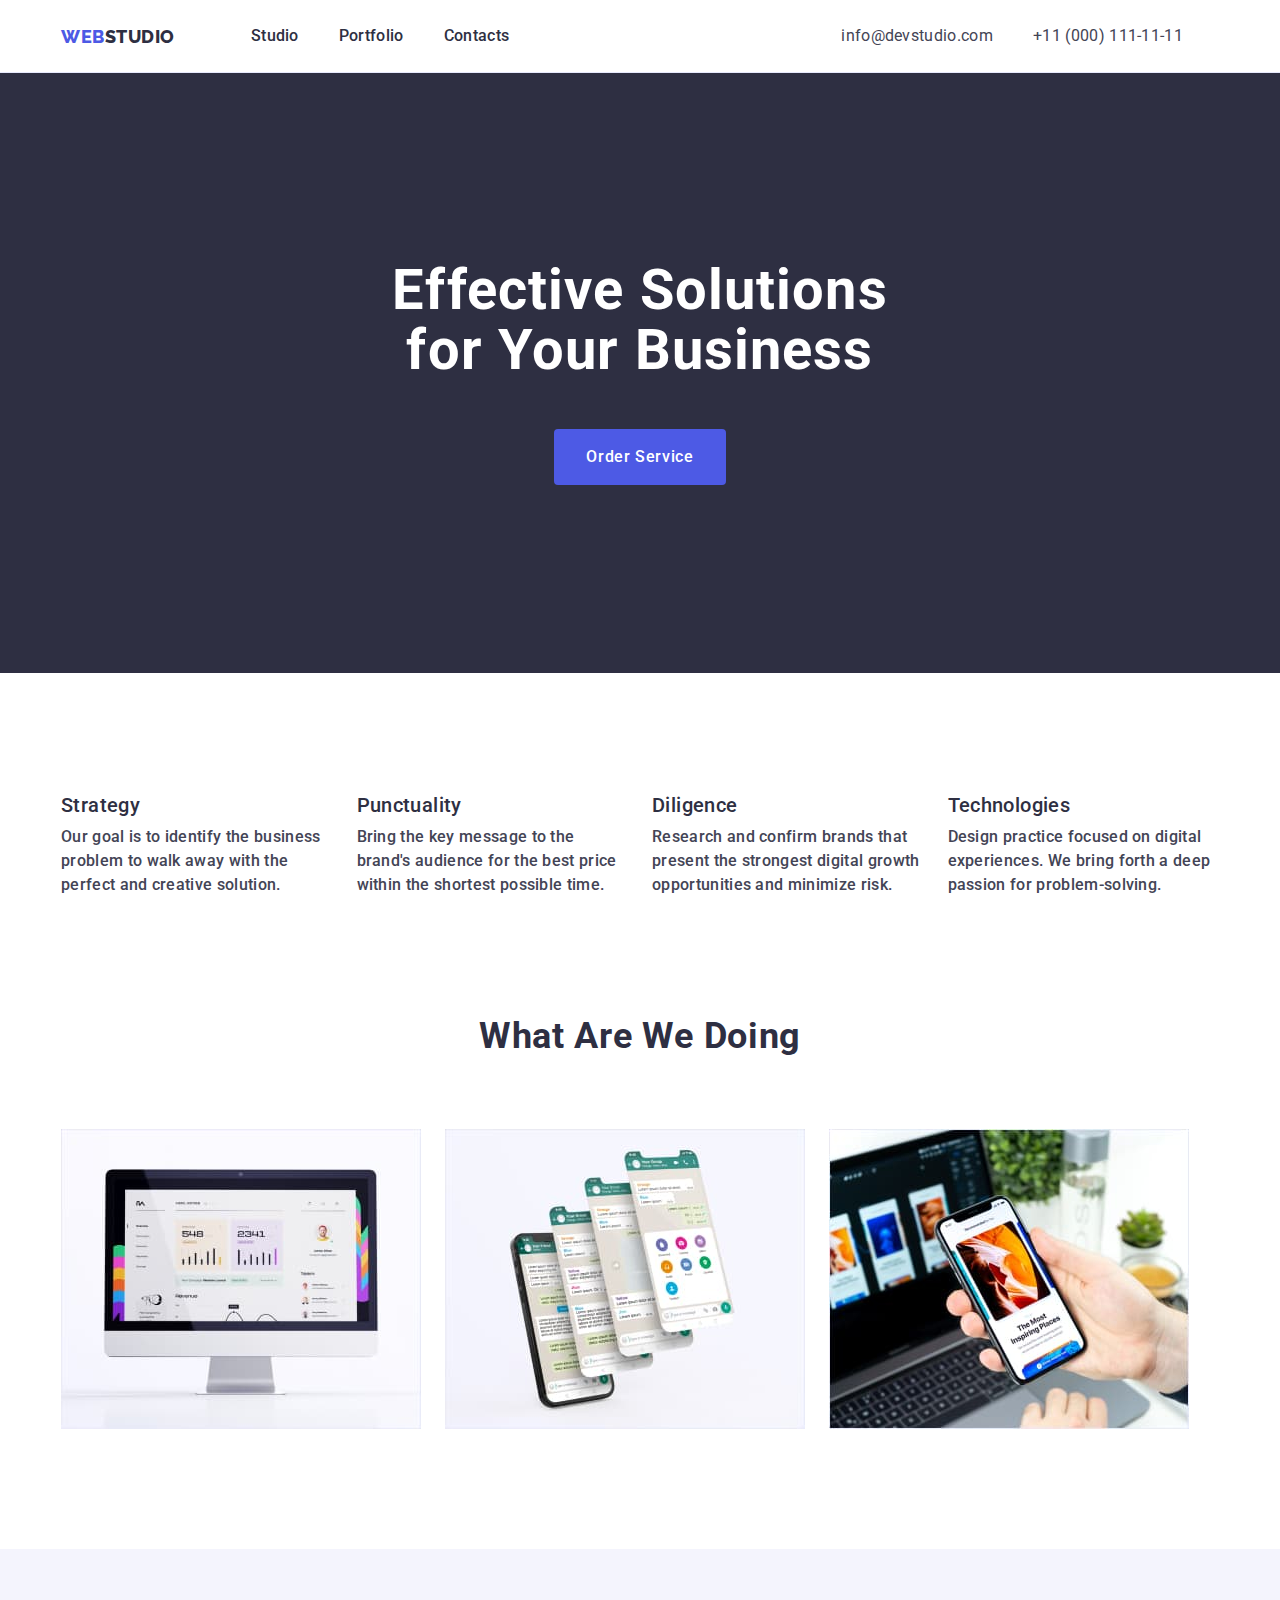
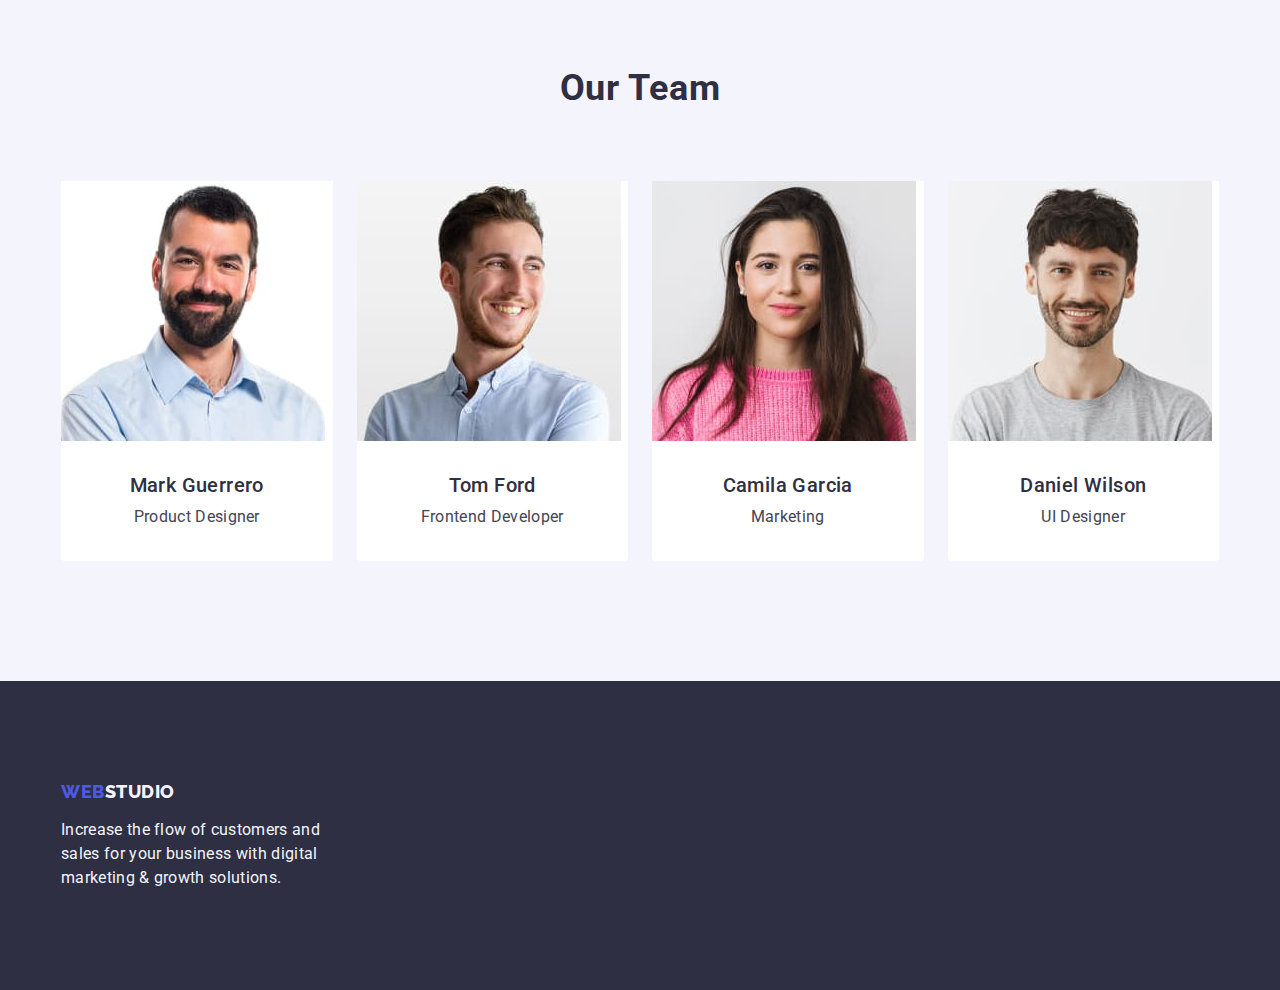
==== index.html @ 7fc9702b "Initial commit" ====
<!DOCTYPE html>
<html lang="en">

<head>
  <meta charset="utf-8">
  <meta http-equiv="X-UA-Compatible" content="IE=edge">
  <meta name="description" content="">
  <meta name="viewport" content="width=device-width, initial-scale=1">
  <title>dz3</title>
  <link rel="preconnect" href="https://fonts.googleapis.com">
  <link rel="preconnect" href="https://fonts.gstatic.com" crossorigin>
  <link href="https://fonts.googleapis.com/css2?family=Raleway:wght@900&family=Roboto:wght@400;500;700;900&display=swap"
    rel="stylesheet">
  <link rel="stylesheet" href="https://cdnjs.cloudflare.com/ajax/libs/modern-normalize/2.0.0/modern-normalize.min.css"
    integrity="sha512-4xo8blKMVCiXpTaLzQSLSw3KFOVPWhm/TRtuPVc4WG6kUgjH6J03IBuG7JZPkcWMxJ5huwaBpOpnwYElP/m6wg=="
    crossorigin="anonymous" referrerpolicy="no-referrer" />
  <link rel="stylesheet" href="./css/styles.css" />
</head>

<body>
  <header class="header">
    <div class="container flexed-list header-container">
      <nav class="flexed-list">
        <a class="logo logo-header link" href="./index.html">Web<span class="logo-text">Studio</span></a>
        <ul class="menu-list list flexed-list">
          <li class="menu-list-item"><a class="menu-list-link link paragraph" href="./index.html">Studio</a></li>
          <li class="menu-list-item"><a class="menu-list-link link paragraph" href="./portfolio.html">Portfolio</a></li>
          <li class="menu-list-item"><a class="menu-list-link link paragraph" href="">Contacts</a></li>
        </ul>
      </nav>
      <address class="contacts">
        <ul class="list flexed-list">
          <li class="contacts-item">
            <a href="mailto:info@devstudio.com" class="contacts-link link">info@devstudio.com</a>
          </li>
          <li class="contacts-item">
            <a href="tel:+110001111111" class="contacts-link link ">+11 (000) 111-11-11</a>
          </li>
        </ul>
      </address>
    </div>
  </header>
  <main>
    <section class="solution">
      <div class="container">
        <h1 class="solution-text">Effective Solutions
          for Your Business</h1>
        <button class="solution-btn" type="button">Order Service</button>
      </div>
    </section>
    <section class="about-us">
      <div class="container">
        <h2 class="visually-hidden">lorem</h2>
        <ul class="list flexed-list">
          <li class="about-us-item">
            <h3 class="about-us-title title-large">Strategy</h3>
            <p class="paragraph">Our goal is to identify the business
              problem to walk away with the perfect and creative solution. </p>
          </li>
          <li class="about-us-item">
            <h3 class="about-us-title title-large">Punctuality</h3>
            <p class="paragraph">Bring the key message to the brand's audience for the best price within the shortest
              possible time.</p>
          </li>
          <li class="about-us-item">
            <h3 class="about-us-title title-large">Diligence</h3>
            <p class="paragraph">Research and confirm brands that present the strongest digital growth opportunities
              and minimize risk.
            </p>
          </li>
          <li class="about-us-item">
            <h3 class="about-us-title title-large">Technologies</h3>
            <p class="paragraph">Design practice focused on digital experiences. We bring forth a deep passion for
              problem-solving.</p>
          </li>
        </ul>
      </div>
    </section>
    <section class="we-doing">
      <div class="container">
        <h2 class="we-doing-title">What are we doing</h2>
        <ul class="flexed-list list">
          <li class="we-doing-item"><img src="./images/img1.jpg" alt="laptop"></li>
          <li class="we-doing-item"><img src="./images/img2.jpg" alt="smartphone"></li>
          <li class="we-doing-item"><img src="./images/img3.jpg" alt="laptop and smartphone"></li>
        </ul>
      </div>
    </section>
    <section class="team">
      <div class="container">
        <h2 class="team-title">Our Team</h2>
        <ul class="flexed-list list">
          <li class="team-item">
            <img src="./images/img4.jpg" alt="men" width="264">
            <div class="team-item-main">
              <h3 class="team-item-main-title title-large">Mark Guerrero</h3>
              <p class="team-item-main-text">Product Designer</p>
            </div>
          </li>
          <li class="team-item">
            <img src="./images/img5.jpg" alt="men" width="264">
            <div class="team-item-main">

              <h3 class="team-item-main-title title-large">Tom Ford</h3>
              <p class="team-item-main-text">Frontend Developer</p>
            </div>
          </li>
          <li class="team-item">
            <img src="./images/img6.jpg" alt="women" width="264">
            <div class="team-item-main">

              <h3 class="team-item-main-title title-large">Camila Garcia</h3>
              <p class="team-item-main-text">Marketing</p>
            </div>
          </li>
          <li class="team-item">
            <img src="./images/img7.jpg" alt="men" width="264">
            <div class="team-item-main">

              <h3 class="team-item-main-title title-large">Daniel Wilson</h3>
              <p class="team-item-main-text">UI Designer</p>
            </div>
          </li>
        </ul>
      </div>


    </section>
  </main>
  <footer class="footer">
    <div class="container">
      <a class="logo footer-logo link" href="./index.html">Web<span class="footer-logo-text">Studio</span></a>
      <p class="footer-text">Increase the flow of customers and sales for your business with digital marketing & growth
        solutions.</p>
    </div>


  </footer>

</body>

</html>
---- css/styles.css ----
body {
  font-family: "Roboto", sans-serif;
  font-size: 16px;
  line-height: 24px;
  letter-spacing: 0.02rem;
  color: var(--slate);
  background-color: var(--white);
}

* {
  margin: 0;
  padding: 0;
}

:root {
  --slate: #434455;
  --cloud: #F4F4FD;
  --navy-blue: #2E2F42;
  --iris: #4D5AE5;
  --white: #fff;
  --cornflower: #E7E9FC;
  --hover-links: #404bbf;
}

.container {
  width: 100%;
  max-width: 1158px;
  margin: 0 auto;
  padding: 0 15px;
}

.link {
  text-decoration: none;
  font-size: 12px;
  line-height: 24px;
  letter-spacing: 0.04rem;
}

.link:hover,
.link:focus {
  color: var(--hover-links);
}

h2 {
  font-weight: bold;
  font-size: 36px;
}

.title-large {
  font-weight: 500;
  font-size: 20px;
  line-height: 1.2;
  letter-spacing: 0.02em;
  color: var(--navy-blue);
}

.paragraph {
  font-weight: 500;
  font-size: 16px;
  line-height: 1.5;
  letter-spacing: 0.02em;
  color: var(--slate);
}

.logo {
  font-family: "Raleway", sans-serif;
  font-size: 18px;
  font-style: normal;
  font-weight: 800;
  line-height: 1.17;
  letter-spacing: 0.03em;
  text-transform: uppercase;
}

.list {
  list-style: none;
}

.flexed-list {
  display: flex;
  align-items: center;
}

.visually-hidden {
  position: absolute;
  width: 1px;
  height: 1px;
  margin: -1px;
  border: 0;
  padding: 0;
  white-space: nowrap;
  clip-path: inset(100%);
  clip: rect(0 0 0 0);
  overflow: hidden;
}

img {
  display: block;
}

/*----------------header---------------------*/
.header {
  border-bottom: 1px solid var(--cornflower);
}

.header-container {
  align-items: center;
}

.logo-header {
  color: var(--iris);
  margin: 25.5px 76px 25.5px 0;
}

.logo-text {
  color: var(--navy-blue);
}

.menu-list {
  align-items: center;
}

.menu-list-link {
  color: var(--navy-blue);
  padding: 24px 0;
}

.menu-list-item:not(:last-child) {
  margin-right: 40px;
}

.menu-list-item:hover,
.menu-list-item:focus {
  color: var(--hover-links);
}

.contacts {
  margin-left: 332px;
  font-style: normal;
  font-weight: 400;
  letter-spacing: 0.32px;
}

.contacts-item:not(:last-child) {
  margin-right: 40px;
}

.contacts-link {
  color: var(--slate);
  font-size: 16px;
  line-height: 1.5;
  letter-spacing: 0.02em;
}

.contacts-link:hover,
.contacts-link:focus {
  color: var(--hover-links);
}


/* ----------section 1----------- */

.solution {
  background-color: var(--navy-blue);
  padding: 188px 0;
}

.solution-text {
  font-weight: bold;
  font-size: 56px;
  line-height: 1.07;
  text-align: center;
  letter-spacing: 0.02em;
  color: var(--white);
  margin: 0 auto;
  max-width: 496px;
}

.solution-btn {
  background: var(--iris);
  color: var(--white);
  margin: 48px auto 0 auto;
  border: none;
  letter-spacing: 0.04rem;
  border-radius: 4px;
  padding: 16px 32px;
  display: block;
  min-width: 169px;

  font-weight: 500;
  font-family: "Roboto", sans-serif;
  font-size: 16px;
  line-height: 1.5;
  cursor: pointer;
}

.solution-btn:hover,
.solution-btn:focus {
  background-color: var(--hover-links);
}

/*-----------------------section 2 ---------------------*/
.about-us {
  padding: 120px 0px;
}

.about-us-item {
  width: calc((100% - 72px)/4);
}

.about-us-item:not(:last-child) {
  margin-right: 24px;
}

.about-us-title {
  margin-bottom: 8px;
}

/*-------------------------- section 3 ----------------------*/

.we-doing {
  text-align: center;
  padding-bottom: 120px;

}

.we-doing-title {
  margin-bottom: 72px;
  font-size: 36px;
  line-height: 1.11;
  text-align: center;
  letter-spacing: 0.02em;
  text-transform: capitalize;
  color: var(--navy-blue)
}

.we-doing-item {
  width: calc((100%-48px)/3);
}

.we-doing-item:not(:last-child) {
  margin-right: 24px;
}

/*----------------------------- section 4 ---------------*/

.team {
  text-align: center;
  background-color: var(--cloud);
  padding: 120px 0;
}

.team-title {
  margin-bottom: 72px;
  font-size: 36px;
  line-height: 1.11;
  text-align: center;
  letter-spacing: 0.02em;
  text-transform: capitalize;
  color: var(--navy-blue);
}

.team-item {
  background-color: var(--white);
  width: calc((100% - 72px) / 4);
  border-radius: 0 0 4px 4px;
}

.team-item:not(:last-child) {
  margin-right: 24px;
}

.team-item-main {
  padding: 32px 0;
}

.team-item-main-title {
  margin-bottom: 8px;
}

.team-item-main-text {
  color: var(--slate);
  font-size: 16px;
  line-height: 1.5;
  letter-spacing: 0.02em;

}

/* -------------------- footer ---------------------------------*/

.footer {
  background: var(--navy-blue);
  padding: 100px 0;
}

.footer-logo {
  color: var(--iris);
  display: inline-block;
  margin-bottom: 16px;
}

.footer-logo-text {
  color: var(--cloud);
}

.footer-text {
  color: var(--cloud);
  line-height: 1.5;
  letter-spacing: 0.02em;
  width: 264px;
}



/*--------------------------------------------------------------------portfolio-------------------------------------------------------*/
.portfolio{
  padding: 96px 0 120px 0;
}

.filters {
margin-bottom: 72px;
}

.filters-list {
  justify-content: center;
  display: flex;
}

.filters-item:not(:last-child) {
  margin-right: 24px;
}

.filters-button {
  color: var(--iris);
  background-color: var(--cloud);
  border: 1px solid var(--cornflower);
  padding: 12px 24px;
  border-radius: 4px;

  font-family: "Roboto", sans-serif;
  letter-spacing: 0.04em;
  cursor: pointer;
}

.filters-button:focus,
.filters-button:hover {
  background-color: var(--hover-links);
  border: 1px solid transparent;
  color: var(--white);
}


/*---------------------------------cards list -----------------------*/

.cards {
  margin-bottom: 72px;
}

.cards-list {
  display: flex;
  flex-wrap: wrap;
}
.cards-item{
  width: calc((100% - 48px) / 3);
}
.cards-item:not(:nth-last-child(-n + 3)) {
margin-bottom: 48px;
}
.cards-item:not(:nth-child(3n)){
margin-right: 24px;
}

.cards-item-content {
  padding: 32px 16px;
  gap: 8px;
  align-self: stretch;
  display: flex;
  flex-direction: column;
  border: 1px solid var(--cornflower);
  border-top: none;
}
.cards-item-title{
  margin-bottom: 8px;
}
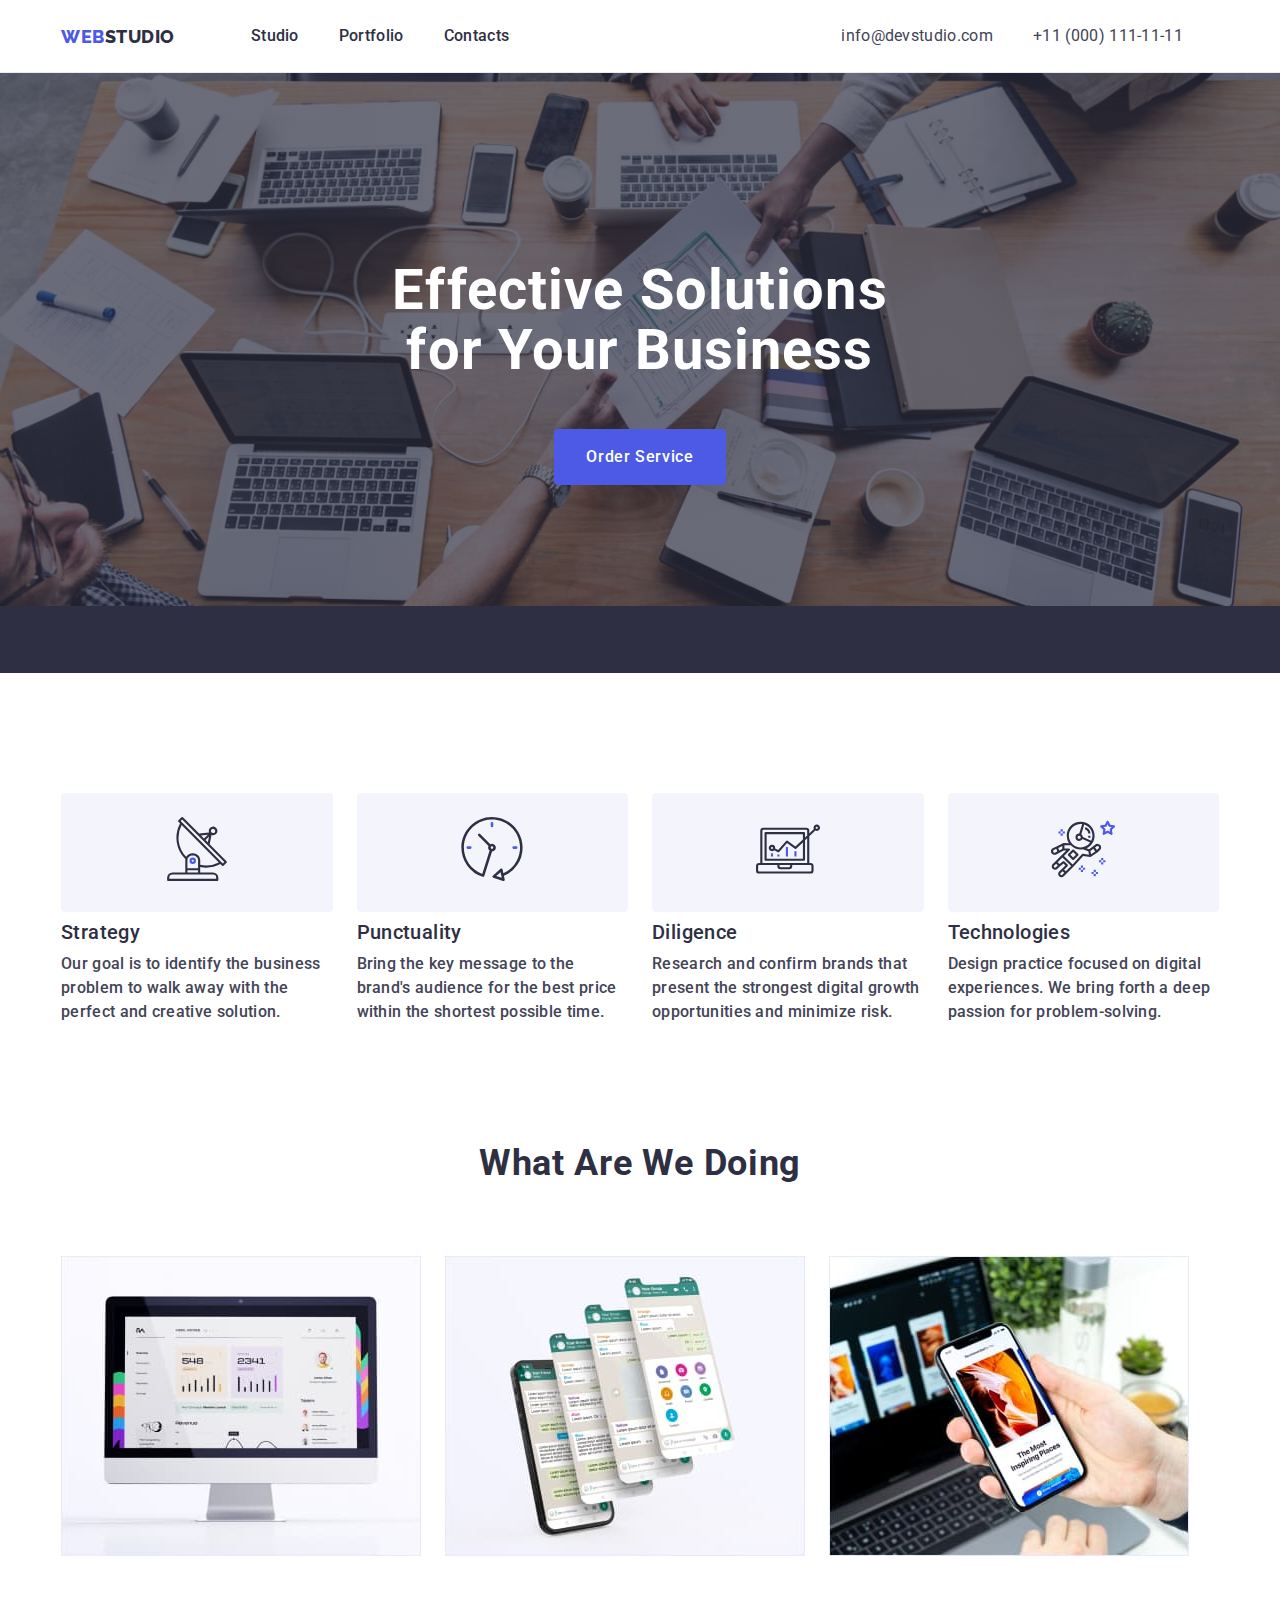
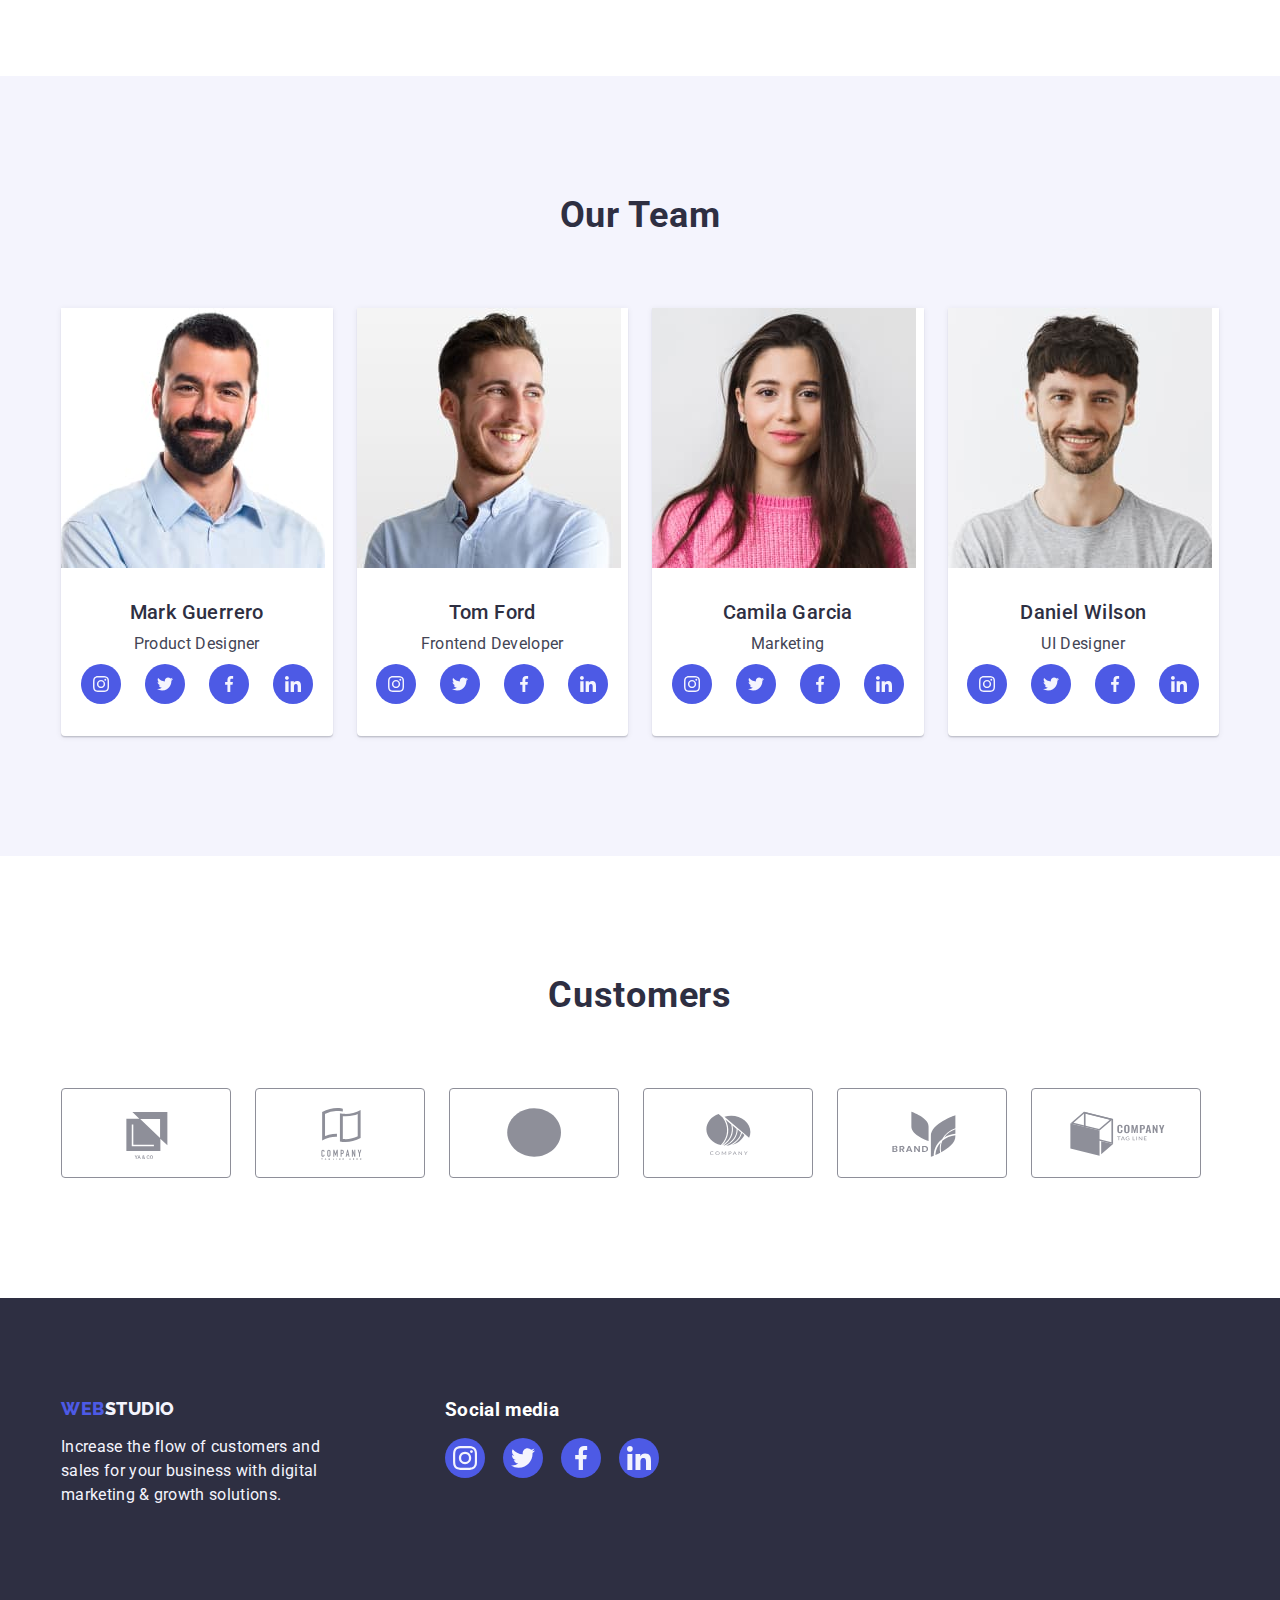
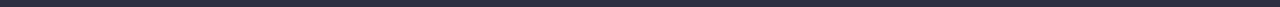
==== commit 2ac62016: "finished" ====
--- a/index.html
+++ b/index.html
@@ -45,7 +45,12 @@
       <div class="container">
         <h1 class="solution-text">Effective Solutions
           for Your Business</h1>
-        <button class="solution-btn" type="button">Order Service</button>
+        <button class="solution-btn" type="button" data-modal-open>Order Service</button>
+           <div class="modal is-hidden" data-modal>
+        <div class="modal-container">
+          <button type="button" class="modal-btn" data-modal-close>close</button>
+        </div>
+      </div>
       </div>
     </section>
     <section class="about-us">
@@ -53,22 +58,50 @@
         <h2 class="visually-hidden">lorem</h2>
         <ul class="list flexed-list">
           <li class="about-us-item">
+            <div class="about-us-item-svg">
+
+              <svg class="about-us-icon">
+                <use href="./images/icons.svg#icon-antenna-1">
+                </use>
+              </svg>
+            </div>
             <h3 class="about-us-title title-large">Strategy</h3>
             <p class="paragraph">Our goal is to identify the business
               problem to walk away with the perfect and creative solution. </p>
           </li>
           <li class="about-us-item">
+            <div class="about-us-item-svg">
+
+              <svg class="about-us-icon">
+                <use href="./images/icons.svg#icon-clock-1">
+                </use>
+              </svg>
+            </div>
             <h3 class="about-us-title title-large">Punctuality</h3>
             <p class="paragraph">Bring the key message to the brand's audience for the best price within the shortest
               possible time.</p>
           </li>
           <li class="about-us-item">
+            <div class="about-us-item-svg">
+
+              <svg class="about-us-icon">
+                <use href="./images/icons.svg#icon-diagram-1">
+                </use>
+              </svg>
+            </div>
             <h3 class="about-us-title title-large">Diligence</h3>
             <p class="paragraph">Research and confirm brands that present the strongest digital growth opportunities
               and minimize risk.
             </p>
           </li>
           <li class="about-us-item">
+            <div class="about-us-item-svg">
+
+              <svg class="about-us-icon">
+                <use href="./images/icons.svg#icon-astronaut-1">
+                </use>
+              </svg>
+            </div>
             <h3 class="about-us-title title-large">Technologies</h3>
             <p class="paragraph">Design practice focused on digital experiences. We bring forth a deep passion for
               problem-solving.</p>
@@ -78,7 +111,7 @@
     </section>
     <section class="we-doing">
       <div class="container">
-        <h2 class="we-doing-title">What are we doing</h2>
+        <h2 class="title-extra-large">What are we doing</h2>
         <ul class="flexed-list list">
           <li class="we-doing-item"><img src="./images/img1.jpg" alt="laptop"></li>
           <li class="we-doing-item"><img src="./images/img2.jpg" alt="smartphone"></li>
@@ -88,29 +121,93 @@
     </section>
     <section class="team">
       <div class="container">
-        <h2 class="team-title">Our Team</h2>
+        <h2 class="title-extra-large">Our Team</h2>
         <ul class="flexed-list list">
           <li class="team-item">
             <img src="./images/img4.jpg" alt="men" width="264">
             <div class="team-item-main">
               <h3 class="team-item-main-title title-large">Mark Guerrero</h3>
               <p class="team-item-main-text">Product Designer</p>
+              <ul class="team-item-list list">
+                <li class="team-icons">
+                  <svg class="team-icon">
+                    <use href="./images/icons.svg#icon-instagram-2"></use>
+                  </svg>
+                </li>
+                <li class="team-icons">
+                  <svg class="team-icon">
+                    <use href="./images/icons.svg#icon-twitter-1"></use>
+                  </svg>
+                </li>
+                <li class="team-icons">
+                  <svg class="team-icon">
+                    <use href="./images/icons.svg#icon-facebook-1"></use>
+                  </svg>
+                </li>
+                <li class="team-icons">
+                  <svg class="team-icon">
+                    <use href="./images/icons.svg#icon-linkedin-1"></use>
+                  </svg>
+                </li>
+              </ul>
             </div>
           </li>
           <li class="team-item">
             <img src="./images/img5.jpg" alt="men" width="264">
             <div class="team-item-main">
-
               <h3 class="team-item-main-title title-large">Tom Ford</h3>
               <p class="team-item-main-text">Frontend Developer</p>
+              <ul class="team-item-list list">
+                <li class="team-icons">
+                  <svg class="team-icon">
+                    <use href="./images/icons.svg#icon-instagram-2"></use>
+                  </svg>
+                </li>
+                <li class="team-icons">
+                  <svg class="team-icon">
+                    <use href="./images/icons.svg#icon-twitter-1"></use>
+                  </svg>
+                </li>
+                <li class="team-icons">
+                  <svg class="team-icon">
+                    <use href="./images/icons.svg#icon-facebook-1"></use>
+                  </svg>
+                </li>
+                <li class="team-icons">
+                  <svg class="team-icon">
+                    <use href="./images/icons.svg#icon-linkedin-1"></use>
+                  </svg>
+                </li>
+              </ul>
             </div>
           </li>
           <li class="team-item">
             <img src="./images/img6.jpg" alt="women" width="264">
             <div class="team-item-main">
-
               <h3 class="team-item-main-title title-large">Camila Garcia</h3>
               <p class="team-item-main-text">Marketing</p>
+              <ul class="team-item-list list">
+                <li class="team-icons">
+                  <svg class="team-icon">
+                    <use href="./images/icons.svg#icon-instagram-2"></use>
+                  </svg>
+                </li>
+                <li class="team-icons">
+                  <svg class="team-icon">
+                    <use href="./images/icons.svg#icon-twitter-1"></use>
+                  </svg>
+                </li>
+                <li class="team-icons">
+                  <svg class="team-icon">
+                    <use href="./images/icons.svg#icon-facebook-1"></use>
+                  </svg>
+                </li>
+                <li class="team-icons">
+                  <svg class="team-icon">
+                    <use href="./images/icons.svg#icon-linkedin-1"></use>
+                  </svg>
+                </li>
+              </ul>
             </div>
           </li>
           <li class="team-item">
@@ -119,24 +216,119 @@
 
               <h3 class="team-item-main-title title-large">Daniel Wilson</h3>
               <p class="team-item-main-text">UI Designer</p>
-            </div>
-          </li>
-        </ul>
-      </div>
-
-
+              <ul class="team-item-list list">
+                <li class="team-icons">
+                  <svg class="team-icon">
+                    <use href="./images/icons.svg#icon-instagram-2"></use>
+                  </svg>
+                </li>
+                <li class="team-icons">
+                  <svg class="team-icon">
+                    <use href="./images/icons.svg#icon-twitter-1"></use>
+                  </svg>
+                </li>
+                <li class="team-icons">
+                  <svg class="team-icon">
+                    <use href="./images/icons.svg#icon-facebook-1"></use>
+                  </svg>
+                </li>
+                <li class="team-icons">
+                  <svg class="team-icon">
+                    <use href="./images/icons.svg#icon-linkedin-1"></use>
+                  </svg>
+                </li>
+              </ul>
+            </div>
+          </li>
+        </ul>
+      </div>
+
+
+    </section>
+
+    <section class="customers">
+      <div class="container">
+        <h2 class="title-extra-large">Customers</h2>
+        <ul class="flexed-list list">
+          <li class="customers-item">
+            <svg class="customers-icon">
+              <use href="./images/icons.svg#icon-Logo"></use>
+            </svg>
+          </li>
+          <li class="customers-item">
+            <svg class="customers-icon">
+              <use href="./images/icons.svg#icon-Logo1"></use>
+            </svg>
+          </li>
+          <li class="customers-item">
+            <svg class="customers-icon">
+              <use href="./images/icons.svg#icon-Vector"></use>
+            </svg>
+          </li>
+          <li class="customers-item">
+            <svg class="customers-icon">
+              <use href="./images/icons.svg#icon-Logo2"></use>
+            </svg>
+          </li>
+          <li class="customers-item">
+            <svg class="customers-icon">
+              <use href="./images/icons.svg#icon-Logo3"></use>
+            </svg>
+          </li>
+          <li class="customers-item">
+            <svg class="customers-icon">
+              <use href="./images/icons.svg#icon-Logo4"></use>
+            </svg>
+          </li>
+        </ul>
+      </div>
     </section>
   </main>
+
   <footer class="footer">
     <div class="container">
-      <a class="logo footer-logo link" href="./index.html">Web<span class="footer-logo-text">Studio</span></a>
-      <p class="footer-text">Increase the flow of customers and sales for your business with digital marketing & growth
-        solutions.</p>
+      <ul class="flexed-list list">
+        <li class="footer-item"> <a class="logo footer-logo link" href="./index.html">Web<span
+              class="footer-logo-text">Studio</span></a>
+          <p class="footer-text">Increase the flow of customers and sales for your business with digital marketing &
+            growth
+            solutions.</p>
+        </li>
+        <li class="footer-item">
+          <h3 class="large-title footer-title">
+            Social media
+          </h3>
+          <ul class="flexed-list list">
+            <li class="footer-icons">
+              <svg class="footer-icon">
+                <use href="./images/icons.svg#icon-instagram-2"></use>
+              </svg>
+            </li>
+            <li class="footer-icons">
+              <svg class="footer-icon">
+                <use href="./images/icons.svg#icon-twitter-1"></use>
+              </svg>
+            </li>
+            <li class="footer-icons">
+              <svg class="footer-icon">
+                <use href="./images/icons.svg#icon-facebook-1"></use>
+              </svg>
+            </li>
+            <li class="footer-icons">
+              <svg class="footer-icon">
+                <use href="./images/icons.svg#icon-linkedin-1"></use>
+              </svg>
+            </li>
+          </ul>
+        </li>
+      </ul>
+
     </div>
 
 
   </footer>
 
+  <script src="./js/modal.js"></script>
 </body>
 
 </html>--- a/css/styles.css
+++ b/css/styles.css
@@ -14,12 +14,15 @@
 
 :root {
   --slate: #434455;
+  --light-slate: #8e8f99;
   --cloud: #F4F4FD;
   --navy-blue: #2E2F42;
+  --navy-blue-modal: rgba(46, 47, 66, 0.40);
   --iris: #4D5AE5;
   --white: #fff;
   --cornflower: #E7E9FC;
   --hover-links: #404bbf;
+  --diary: #fcfcfc;
 }
 
 .container {
@@ -51,6 +54,16 @@
   font-size: 20px;
   line-height: 1.2;
   letter-spacing: 0.02em;
+  color: var(--navy-blue);
+}
+
+.title-extra-large {
+  margin-bottom: 72px;
+  font-size: 36px;
+  line-height: 1.11;
+  text-align: center;
+  letter-spacing: 0.02em;
+  text-transform: capitalize;
   color: var(--navy-blue);
 }
 
@@ -78,10 +91,9 @@
 
 .flexed-list {
   display: flex;
-  align-items: center;
-}
-
-.visually-hidden {
+}
+
+.visually-hidden{
   position: absolute;
   width: 1px;
   height: 1px;
@@ -125,6 +137,10 @@
   padding: 24px 0;
 }
 
+.menu-list-item {
+  position: relative;
+}
+
 .menu-list-item:not(:last-child) {
   margin-right: 40px;
 }
@@ -132,6 +148,17 @@
 .menu-list-item:hover,
 .menu-list-item:focus {
   color: var(--hover-links);
+}
+
+.menu-list-item:hover::after {
+  display: flex;
+  margin-top: 20px;
+  content: "";
+  position: absolute;
+  width: 100%;
+  border-radius: 2px;
+  height: 4px;
+  background: var(--hover-links);
 }
 
 .contacts {
@@ -156,6 +183,42 @@
 .contacts-link:focus {
   color: var(--hover-links);
 }
+/*--------------------- modal --------------*/
+.modal{
+  background-color: var(--navy-blue-modal);
+  position: fixed;
+  padding-top: 80px;
+  top: 0;
+  left: 0;
+  width: 100%;
+  height: 100%;
+  z-index: 1;
+  scale: 1;
+  transition: scale 0.5s ease;
+}
+
+.modal-container{
+  width: 408px;
+height: 584px; 
+background-color: var(--diary);
+border-radius: 4px; 
+box-shadow: 0px 2px 1px 0px rgba(0, 0, 0, 0.20), 0px 1px 3px 0px rgba(0, 0, 0, 0.12), 0px 1px 1px 0px rgba(0, 0, 0, 0.14);
+margin: 0 auto;
+position: relative;
+
+
+}
+
+.modal-btn{
+  position: absolute;
+  right: 24px;
+  top: 24px;
+}
+
+.is-hidden{
+  scale: 0;
+  transition: scale 0.5s ease;
+}
 
 
 /* ----------section 1----------- */
@@ -163,6 +226,15 @@
 .solution {
   background-color: var(--navy-blue);
   padding: 188px 0;
+  background-image: linear-gradient(rgba(46, 47, 66, 0.7),
+      rgba(46, 47, 66, 0.7)), url(../images/img17.jpg);
+  background-repeat: no-repeat;
+  background-size: contain;
+}
+
+.solution::before {
+  content: "";
+  display: block;
 }
 
 .solution-text {
@@ -206,14 +278,26 @@
 
 .about-us-item {
   width: calc((100% - 72px)/4);
+  display: flex;
+  flex-direction: column;
+  gap: 8px;
+
+}
+
+.about-us-item-svg {
+  text-align: center;
+  background-color: var(--cloud);
+  padding: 24px 100px;
+  border-radius: 4px;
+}
+
+.about-us-icon {
+  width: 64px;
+  height: 64px;
 }
 
 .about-us-item:not(:last-child) {
   margin-right: 24px;
-}
-
-.about-us-title {
-  margin-bottom: 8px;
 }
 
 /*-------------------------- section 3 ----------------------*/
@@ -222,16 +306,6 @@
   text-align: center;
   padding-bottom: 120px;
 
-}
-
-.we-doing-title {
-  margin-bottom: 72px;
-  font-size: 36px;
-  line-height: 1.11;
-  text-align: center;
-  letter-spacing: 0.02em;
-  text-transform: capitalize;
-  color: var(--navy-blue)
 }
 
 .we-doing-item {
@@ -250,20 +324,11 @@
   padding: 120px 0;
 }
 
-.team-title {
-  margin-bottom: 72px;
-  font-size: 36px;
-  line-height: 1.11;
-  text-align: center;
-  letter-spacing: 0.02em;
-  text-transform: capitalize;
-  color: var(--navy-blue);
-}
-
 .team-item {
   background-color: var(--white);
   width: calc((100% - 72px) / 4);
   border-radius: 0 0 4px 4px;
+  box-shadow: 0px 2px 1px 0px rgba(46, 47, 66, 0.08), 0px 1px 1px 0px rgba(46, 47, 66, 0.16), 0px 1px 6px 0px rgba(46, 47, 66, 0.08);
 }
 
 .team-item:not(:last-child) {
@@ -272,10 +337,10 @@
 
 .team-item-main {
   padding: 32px 0;
-}
-
-.team-item-main-title {
-  margin-bottom: 8px;
+  display: flex;
+  flex-direction: column;
+  gap: 8px;
+  align-items: center;
 }
 
 .team-item-main-text {
@@ -283,7 +348,55 @@
   font-size: 16px;
   line-height: 1.5;
   letter-spacing: 0.02em;
-
+}
+
+.team-item-list {
+  display: flex;
+}
+
+.team-icons:not(:last-child) {
+  margin-right: 24px;
+}
+
+.team-icons {
+  fill: var(--white);
+  ;
+  background-color: var(--iris);
+  width: 40px;
+  height: 40px;
+  border-radius: 50%;
+  position: relative;
+}
+
+.team-icon {
+  width: 16px;
+  height: 16px;
+  position: absolute;
+  top: 50%;
+  left: 50%;
+  transform: translate(-50%, -50%);
+}
+
+/*---------------------section 5 --------------------*/
+
+.customers {
+  padding: 120px 0;
+}
+
+.customers-item {
+  border: 1px solid var(--light-slate);
+  border-radius: 4px;
+}
+
+.customers-item:not(:last-child) {
+  margin-right: 24px;
+}
+
+.customers-icon {
+  width: 104px;
+  height: 56px;
+  margin: 16px 32px;
+  display: block;
 }
 
 /* -------------------- footer ---------------------------------*/
@@ -291,6 +404,10 @@
 .footer {
   background: var(--navy-blue);
   padding: 100px 0;
+}
+
+.footer-item:not(:last-child) {
+  margin-right: 120px;
 }
 
 .footer-logo {
@@ -310,15 +427,35 @@
   width: 264px;
 }
 
+.footer-title {
+  margin-bottom: 16px;
+  color: var(--white)
+}
+
+.footer-icons {
+  border-radius: 50%;
+  background-color: var(--iris);
+}
+
+.footer-icons:not(:last-child) {
+  margin-right: 18px;
+}
+
+.footer-icon {
+  width: 24px;
+  height: 24px;
+  margin: 8px;
+  display: block;
+}
 
 
 /*--------------------------------------------------------------------portfolio-------------------------------------------------------*/
-.portfolio{
+.portfolio {
   padding: 96px 0 120px 0;
 }
 
 .filters {
-margin-bottom: 72px;
+  margin-bottom: 72px;
 }
 
 .filters-list {
@@ -360,16 +497,42 @@
   display: flex;
   flex-wrap: wrap;
 }
-.cards-item{
+
+.cards-item {
   width: calc((100% - 48px) / 3);
-}
+  position: relative;
+  overflow: hidden;
+
+}
+
+.cards-item:hover{
+box-shadow: 0px 2px 1px 0px rgba(46, 47, 66, 0.08), 0px 1px 1px 0px rgba(46, 47, 66, 0.16), 0px 1px 6px 0px rgba(46, 47, 66, 0.08);
+}
+
 .cards-item:not(:nth-last-child(-n + 3)) {
-margin-bottom: 48px;
-}
-.cards-item:not(:nth-child(3n)){
-margin-right: 24px;
-}
-
+  margin-bottom: 48px;
+}
+
+.cards-item:not(:nth-child(3n)) {
+  margin-right: 24px;
+}
+
+.cards-item-content::before {
+  position: absolute;
+  bottom: 30%;
+  left: 0;
+  width: 100%;
+  height: 0;
+  background-color: #3f51b5;
+  content: "";
+  transition: height 0.25s ease-in-out;
+  z-index: 1;
+}
+
+.cards-item:hover .cards-item-content::before {
+  height: 300px;
+  z-index: 2;
+}
 .cards-item-content {
   padding: 32px 16px;
   gap: 8px;
@@ -378,7 +541,10 @@
   flex-direction: column;
   border: 1px solid var(--cornflower);
   border-top: none;
-}
-.cards-item-title{
+  z-index: 3;
+  overflow: hidden;
+}
+
+.cards-item-title {
   margin-bottom: 8px;
-}+}
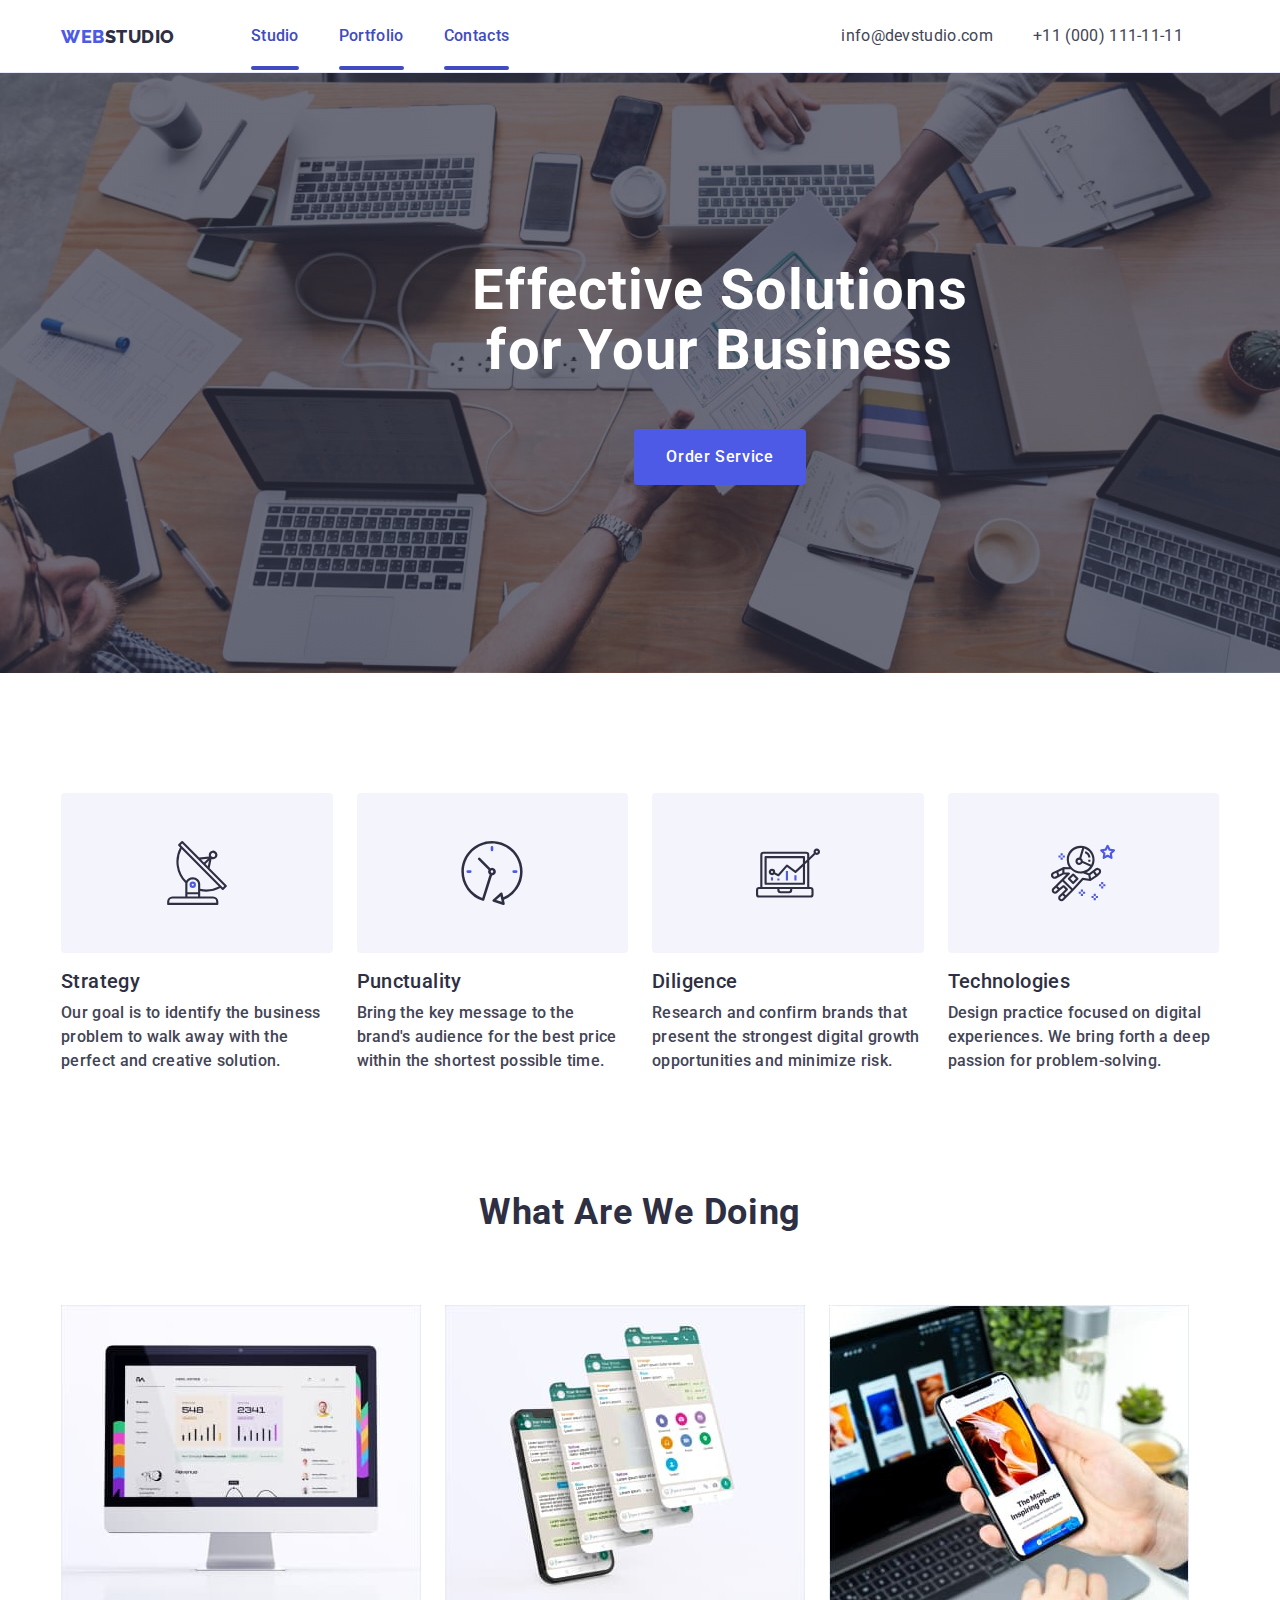
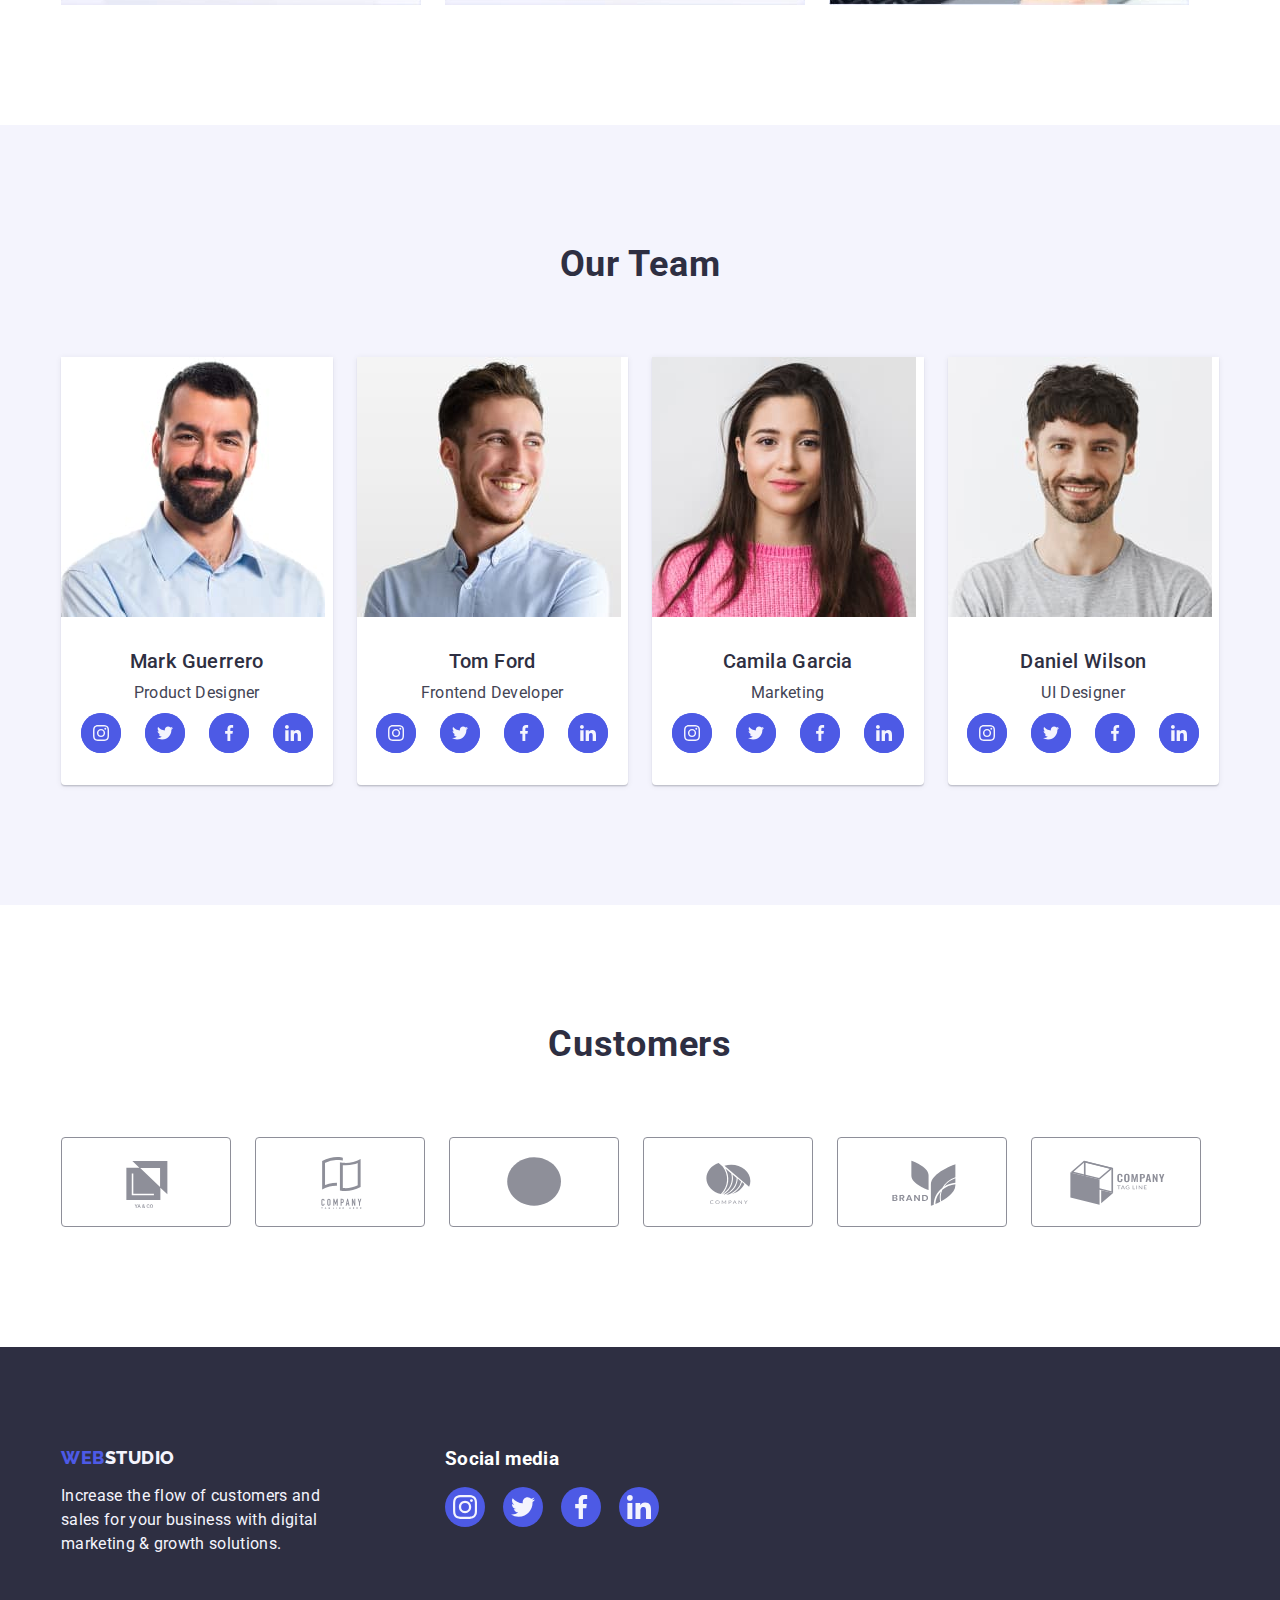
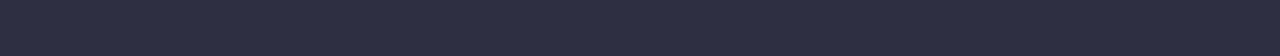
==== commit 93ae490b: "fixes" ====
--- a/index.html
+++ b/index.html
@@ -60,7 +60,7 @@
           <li class="about-us-item">
             <div class="about-us-item-svg">
 
-              <svg class="about-us-icon">
+              <svg class="about-us-icon" width="64" height="64">
                 <use href="./images/icons.svg#icon-antenna-1">
                 </use>
               </svg>
@@ -72,7 +72,7 @@
           <li class="about-us-item">
             <div class="about-us-item-svg">
 
-              <svg class="about-us-icon">
+              <svg class="about-us-icon" width="64" height="64">
                 <use href="./images/icons.svg#icon-clock-1">
                 </use>
               </svg>
@@ -84,7 +84,7 @@
           <li class="about-us-item">
             <div class="about-us-item-svg">
 
-              <svg class="about-us-icon">
+              <svg class="about-us-icon" width="64" height="64">
                 <use href="./images/icons.svg#icon-diagram-1">
                 </use>
               </svg>
@@ -97,7 +97,7 @@
           <li class="about-us-item">
             <div class="about-us-item-svg">
 
-              <svg class="about-us-icon">
+              <svg class="about-us-icon" width="64" height="64">
                 <use href="./images/icons.svg#icon-astronaut-1">
                 </use>
               </svg>
@@ -130,24 +130,36 @@
               <p class="team-item-main-text">Product Designer</p>
               <ul class="team-item-list list">
                 <li class="team-icons">
-                  <svg class="team-icon">
+                  <a href="" class="team-icon-link">
+
+                  <svg class="team-icon" width="16" height="16">
                     <use href="./images/icons.svg#icon-instagram-2"></use>
                   </svg>
-                </li>
-                <li class="team-icons">
-                  <svg class="team-icon">
+                  </a>
+                </li>
+                <li class="team-icons">
+                  <a href="" class="team-icon-link">
+
+                  <svg class="team-icon" width="16" height="16">
                     <use href="./images/icons.svg#icon-twitter-1"></use>
                   </svg>
-                </li>
-                <li class="team-icons">
-                  <svg class="team-icon">
+                  </a>
+                </li>
+                <li class="team-icons">
+                  <a href="" class="team-icon-link">
+
+                  <svg class="team-icon" width="16" height="16">
                     <use href="./images/icons.svg#icon-facebook-1"></use>
                   </svg>
-                </li>
-                <li class="team-icons">
-                  <svg class="team-icon">
+                  </a>
+                </li>
+                <li class="team-icons">
+                  <a href="" class="team-icon-link">
+
+                  <svg class="team-icon" width="16" height="16">
                     <use href="./images/icons.svg#icon-linkedin-1"></use>
                   </svg>
+                  </a>
                 </li>
               </ul>
             </div>
@@ -159,24 +171,36 @@
               <p class="team-item-main-text">Frontend Developer</p>
               <ul class="team-item-list list">
                 <li class="team-icons">
-                  <svg class="team-icon">
+                  <a href="" class="team-icon-link">
+
+                  <svg class="team-icon" width="16" height="16">
                     <use href="./images/icons.svg#icon-instagram-2"></use>
                   </svg>
-                </li>
-                <li class="team-icons">
-                  <svg class="team-icon">
+                  </a>
+                </li>
+                <li class="team-icons">
+                  <a href="" class="team-icon-link">
+
+                  <svg class="team-icon" width="16" height="16">
                     <use href="./images/icons.svg#icon-twitter-1"></use>
                   </svg>
-                </li>
-                <li class="team-icons">
-                  <svg class="team-icon">
+                  </a>
+                </li>
+                <li class="team-icons">
+                  <a href="" class="team-icon-link">
+
+                  <svg class="team-icon" width="16" height="16">
                     <use href="./images/icons.svg#icon-facebook-1"></use>
                   </svg>
-                </li>
-                <li class="team-icons">
-                  <svg class="team-icon">
+                  </a>
+                </li>
+                <li class="team-icons">
+                  <a href="" class="team-icon-link">
+
+                  <svg class="team-icon" width="16" height="16">
                     <use href="./images/icons.svg#icon-linkedin-1"></use>
                   </svg>
+                  </a>
                 </li>
               </ul>
             </div>
@@ -188,24 +212,36 @@
               <p class="team-item-main-text">Marketing</p>
               <ul class="team-item-list list">
                 <li class="team-icons">
-                  <svg class="team-icon">
+                  <a href="" class="team-icon-link">
+
+                  <svg class="team-icon" width="16" height="16">
                     <use href="./images/icons.svg#icon-instagram-2"></use>
                   </svg>
-                </li>
-                <li class="team-icons">
-                  <svg class="team-icon">
+                  </a>
+                </li>
+                <li class="team-icons">
+                  <a href="" class="team-icon-link">
+
+                  <svg class="team-icon" width="16" height="16">
                     <use href="./images/icons.svg#icon-twitter-1"></use>
                   </svg>
-                </li>
-                <li class="team-icons">
-                  <svg class="team-icon">
+                  </a>
+                </li>
+                <li class="team-icons">
+                  <a href="" class="team-icon-link">
+
+                  <svg class="team-icon" width="16" height="16">
                     <use href="./images/icons.svg#icon-facebook-1"></use>
                   </svg>
-                </li>
-                <li class="team-icons">
-                  <svg class="team-icon">
+                  </a>
+                </li>
+                <li class="team-icons">
+                  <a href="" class="team-icon-link">
+
+                  <svg class="team-icon" width="16" height="16">
                     <use href="./images/icons.svg#icon-linkedin-1"></use>
                   </svg>
+                  </a>
                 </li>
               </ul>
             </div>
@@ -218,24 +254,36 @@
               <p class="team-item-main-text">UI Designer</p>
               <ul class="team-item-list list">
                 <li class="team-icons">
-                  <svg class="team-icon">
+                  <a href="" class="team-icon-link">
+
+                  <svg class="team-icon" width="16" height="16">
                     <use href="./images/icons.svg#icon-instagram-2"></use>
                   </svg>
-                </li>
-                <li class="team-icons">
-                  <svg class="team-icon">
+                  </a>
+                </li>
+                <li class="team-icons">
+                  <a href="" class="team-icon-link">
+
+                  <svg class="team-icon" width="16" height="16">
                     <use href="./images/icons.svg#icon-twitter-1"></use>
                   </svg>
-                </li>
-                <li class="team-icons">
-                  <svg class="team-icon">
+                  </a>
+                </li>
+                <li class="team-icons">
+                  <a href="" class="team-icon-link">
+
+                  <svg class="team-icon" width="16" height="16">
                     <use href="./images/icons.svg#icon-facebook-1"></use>
                   </svg>
-                </li>
-                <li class="team-icons">
-                  <svg class="team-icon">
+                  </a>
+                </li>
+                <li class="team-icons">
+                  <a href="" class="team-icon-link">
+
+                  <svg class="team-icon" width="16" height="16">
                     <use href="./images/icons.svg#icon-linkedin-1"></use>
                   </svg>
+                  </a>
                 </li>
               </ul>
             </div>
--- a/css/styles.css
+++ b/css/styles.css
@@ -113,6 +113,7 @@
 /*----------------header---------------------*/
 .header {
   border-bottom: 1px solid var(--cornflower);
+  box-shadow: 0px 2px 1px rgba(46, 47, 66, 0.08), 0px 1px 1px rgba(46, 47, 66, 0.16), 0px 1px 6px rgba(46, 47, 66, 0.08);
 }
 
 .header-container {
@@ -133,12 +134,10 @@
 }
 
 .menu-list-link {
-  color: var(--navy-blue);
   padding: 24px 0;
-}
-
-.menu-list-item {
   position: relative;
+  color: var(--hover-links);
+  transition: color 250ms cubic-bezier(0.4, 0, 0.2, 1); 
 }
 
 .menu-list-item:not(:last-child) {
@@ -150,15 +149,16 @@
   color: var(--hover-links);
 }
 
-.menu-list-item:hover::after {
-  display: flex;
-  margin-top: 20px;
+.menu-list-link::after {
+  display: flex;
   content: "";
   position: absolute;
   width: 100%;
   border-radius: 2px;
   height: 4px;
   background: var(--hover-links);
+  left: 0;
+  bottom: -1px;
 }
 
 .contacts {
@@ -177,6 +177,7 @@
   font-size: 16px;
   line-height: 1.5;
   letter-spacing: 0.02em;
+  transition: color 250ms cubic-bezier(0.4, 0, 0.2, 1); 
 }
 
 .contacts-link:hover,
@@ -229,7 +230,9 @@
   background-image: linear-gradient(rgba(46, 47, 66, 0.7),
       rgba(46, 47, 66, 0.7)), url(../images/img17.jpg);
   background-repeat: no-repeat;
-  background-size: contain;
+  background-size: cover;
+  min-width: 1440px;
+  background-position: center;
 }
 
 .solution::before {
@@ -264,6 +267,7 @@
   font-size: 16px;
   line-height: 1.5;
   cursor: pointer;
+  transition: background-color 250ms cubic-bezier(0.4, 0, 0.2, 1);
 }
 
 .solution-btn:hover,
@@ -285,15 +289,14 @@
 }
 
 .about-us-item-svg {
-  text-align: center;
   background-color: var(--cloud);
   padding: 24px 100px;
   border-radius: 4px;
-}
-
-.about-us-icon {
-  width: 64px;
-  height: 64px;
+  display: flex;
+  align-items: center;
+  justify-content: center;
+  height: 112px;
+  margin-bottom: 8px;
 }
 
 .about-us-item:not(:last-child) {
@@ -352,29 +355,32 @@
 
 .team-item-list {
   display: flex;
-}
-
-.team-icons:not(:last-child) {
-  margin-right: 24px;
+  justify-content: center;
+  gap: 24px;
 }
 
 .team-icons {
   fill: var(--white);
-  ;
   background-color: var(--iris);
   width: 40px;
   height: 40px;
   border-radius: 50%;
-  position: relative;
-}
-
+}
+.team-icon-link{
+  width: 100%;
+  height: 100%;
+  background-color: var(--iris);
+  border-radius: 50%;
+  display: flex;
+  align-items:center;
+  justify-content: center;
+}
+.team-icon-link:hover,
+.team-icon-link:focus{
+   background-color: var(--hover-links);
+}
 .team-icon {
-  width: 16px;
-  height: 16px;
-  position: absolute;
-  top: 50%;
-  left: 50%;
-  transform: translate(-50%, -50%);
+fill: var(--cloud);
 }
 
 /*---------------------section 5 --------------------*/
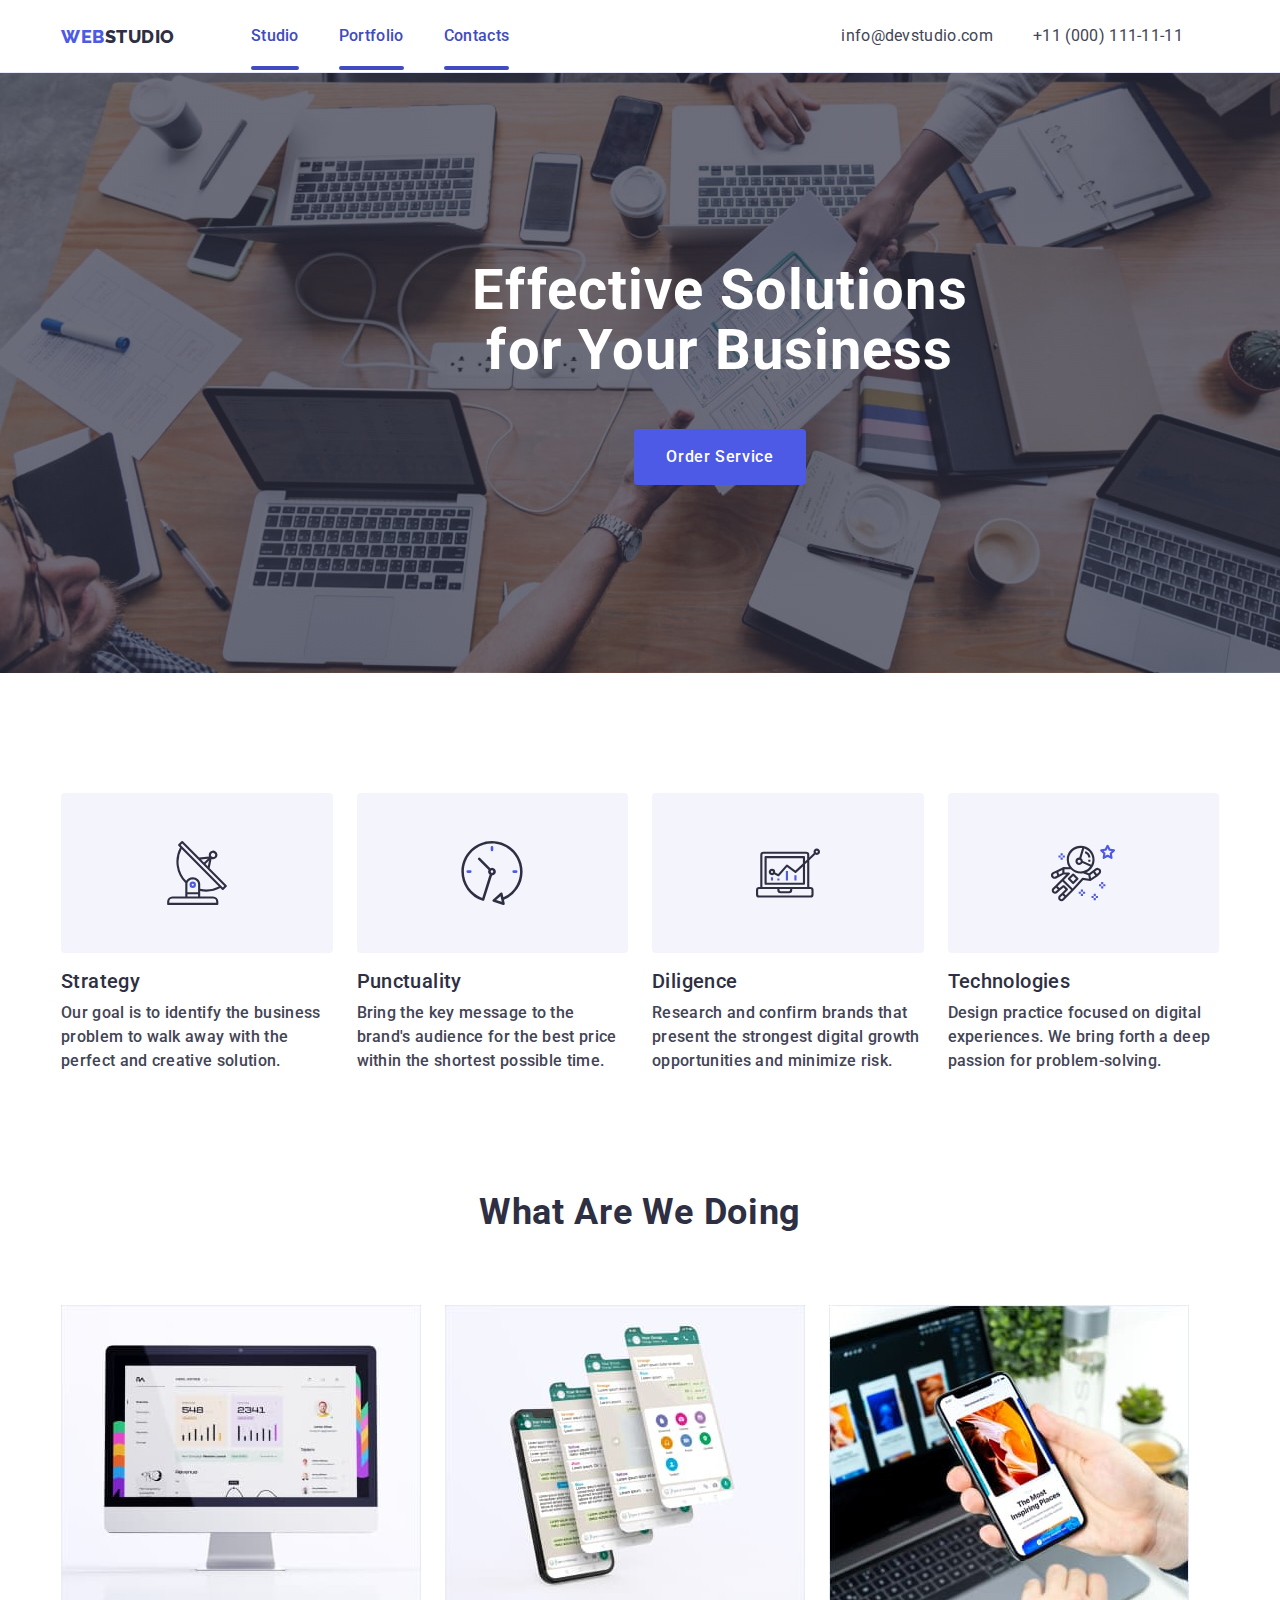
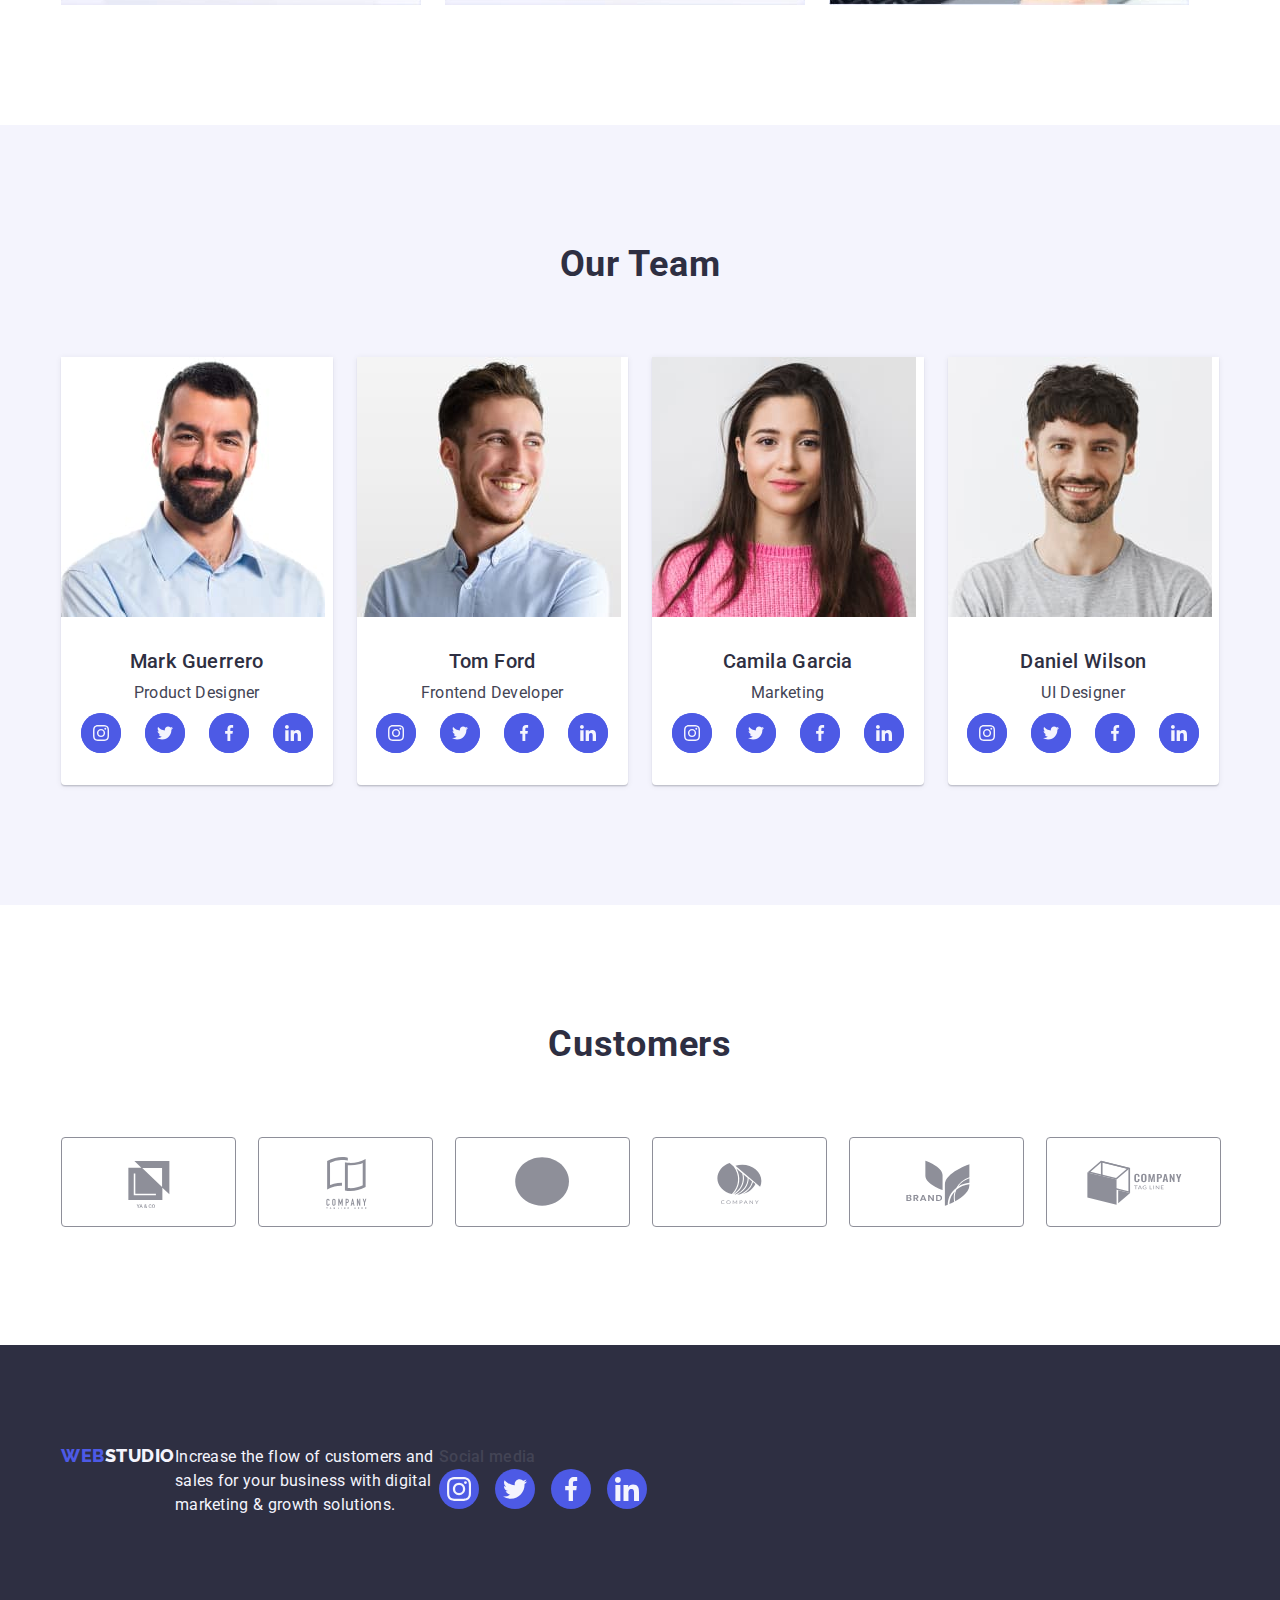
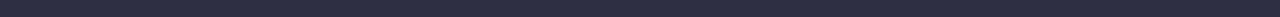
==== commit ddf69c53: "fix" ====
--- a/index.html
+++ b/index.html
@@ -297,36 +297,48 @@
     <section class="customers">
       <div class="container">
         <h2 class="title-extra-large">Customers</h2>
-        <ul class="flexed-list list">
-          <li class="customers-item">
-            <svg class="customers-icon">
+        <ul class="flexed-list list customers-list">
+          <li class="customers-item">
+            <a href="" class="customers-link">
+            <svg class="customers-icon" width="104" height="56">
               <use href="./images/icons.svg#icon-Logo"></use>
             </svg>
-          </li>
-          <li class="customers-item">
-            <svg class="customers-icon">
+            </a>
+          </li>
+          <li class="customers-item">
+            <a href="" class="customers-link">
+            <svg class="customers-icon" width="104" height="56">
               <use href="./images/icons.svg#icon-Logo1"></use>
             </svg>
-          </li>
-          <li class="customers-item">
-            <svg class="customers-icon">
+            </a>
+          </li>
+          <li class="customers-item">
+            <a href="" class="customers-link">
+            <svg class="customers-icon" width="104" height="56">
               <use href="./images/icons.svg#icon-Vector"></use>
             </svg>
-          </li>
-          <li class="customers-item">
-            <svg class="customers-icon">
+            </a>
+          </li>
+          <li class="customers-item">
+            <a href="" class="customers-link">
+            <svg class="customers-icon" width="104" height="56">
               <use href="./images/icons.svg#icon-Logo2"></use>
             </svg>
-          </li>
-          <li class="customers-item">
-            <svg class="customers-icon">
+            </a>
+          </li>
+          <li class="customers-item">
+            <a href="" class="customers-link">
+            <svg class="customers-icon" width="104" height="56">
               <use href="./images/icons.svg#icon-Logo3"></use>
             </svg>
-          </li>
-          <li class="customers-item">
-            <svg class="customers-icon">
+            </a>
+          </li>
+          <li class="customers-item">
+            <a href="" class="customers-link">
+            <svg class="customers-icon" width="104" height="56">
               <use href="./images/icons.svg#icon-Logo4"></use>
             </svg>
+            </a>
           </li>
         </ul>
       </div>
@@ -334,42 +346,54 @@
   </main>
 
   <footer class="footer">
-    <div class="container">
-      <ul class="flexed-list list">
-        <li class="footer-item"> <a class="logo footer-logo link" href="./index.html">Web<span
+    <div class="container footer-container">
+      <div class="flexed-list list">
+        <a class="logo footer-logo link" href="./index.html">Web<span
               class="footer-logo-text">Studio</span></a>
           <p class="footer-text">Increase the flow of customers and sales for your business with digital marketing &
             growth
             solutions.</p>
-        </li>
-        <li class="footer-item">
-          <h3 class="large-title footer-title">
+        </div>  
+        <div class="footer-item">
+          <p class="paragraph">
             Social media
-          </h3>
-          <ul class="flexed-list list">
+          </p>
+          <ul class="flexed-list list footer-list">
             <li class="footer-icons">
-              <svg class="footer-icon">
+              <a href="" class="footer-links">
+
+              <svg class="footer-icon" width="24" height="24">
                 <use href="./images/icons.svg#icon-instagram-2"></use>
               </svg>
+              </a>
             </li>
             <li class="footer-icons">
-              <svg class="footer-icon">
+              <a href="" class="footer-links">
+
+              <svg class="footer-icon" width="24" height="24">
                 <use href="./images/icons.svg#icon-twitter-1"></use>
               </svg>
+              </a>
             </li>
             <li class="footer-icons">
-              <svg class="footer-icon">
+              <a href="" class="footer-links">
+
+              <svg class="footer-icon" width="24" height="24">
                 <use href="./images/icons.svg#icon-facebook-1"></use>
               </svg>
+              </a>
             </li>
             <li class="footer-icons">
-              <svg class="footer-icon">
+              <a href="" class="footer-links">
+
+              <svg class="footer-icon" width="24" height="24">
                 <use href="./images/icons.svg#icon-linkedin-1"></use>
               </svg>
+              </a>
             </li>
           </ul>
-        </li>
-      </ul>
+        </div>
+      </div>
 
     </div>
 
--- a/css/styles.css
+++ b/css/styles.css
@@ -23,6 +23,7 @@
   --cornflower: #E7E9FC;
   --hover-links: #404bbf;
   --diary: #fcfcfc;
+  --light-green: #31d0aa;
 }
 
 .container {
@@ -225,13 +226,13 @@
 /* ----------section 1----------- */
 
 .solution {
+    min-width: 1440px;
   background-color: var(--navy-blue);
   padding: 188px 0;
   background-image: linear-gradient(rgba(46, 47, 66, 0.7),
       rgba(46, 47, 66, 0.7)), url(../images/img17.jpg);
   background-repeat: no-repeat;
   background-size: cover;
-  min-width: 1440px;
   background-position: center;
 }
 
@@ -374,6 +375,7 @@
   display: flex;
   align-items:center;
   justify-content: center;
+  transition: background-color 250ms cubic-bezier(0.4, 0, 0.2, 1);
 }
 .team-icon-link:hover,
 .team-icon-link:focus{
@@ -389,20 +391,37 @@
   padding: 120px 0;
 }
 
+.customers-list{
+  gap: 24px;
+}
+
 .customers-item {
+  width: calc((100% - 120px) / 6);
+  height: 88px;
+}
+
+.customers-link{
+  width: 100%;
+  height: 100%;
   border: 1px solid var(--light-slate);
   border-radius: 4px;
-}
-
-.customers-item:not(:last-child) {
-  margin-right: 24px;
-}
+display: flex;
+align-items:center;
+justify-content: center;
+color: var(--light-slate);
+}
+
+.customers-link:hover,
+.customers-link:focus{
+  border-color: var(--hover-links);
+color: var(--hover-links);
+}
+
 
 .customers-icon {
-  width: 104px;
-  height: 56px;
   margin: 16px 32px;
   display: block;
+  fill: currentColor;
 }
 
 /* -------------------- footer ---------------------------------*/
@@ -410,6 +429,11 @@
 .footer {
   background: var(--navy-blue);
   padding: 100px 0;
+}
+
+.footer-container{
+  display: flex;
+  align-items: baseline;
 }
 
 .footer-item:not(:last-child) {
@@ -437,21 +461,32 @@
   margin-bottom: 16px;
   color: var(--white)
 }
+.footer-list{
+  gap: 16px;
+}
 
 .footer-icons {
+  width: 40px;
+  height: 40px;
+}
+
+.footer-links{
   border-radius: 50%;
+width: 100%;
+height: 100%;
   background-color: var(--iris);
-}
-
-.footer-icons:not(:last-child) {
-  margin-right: 18px;
+display: flex;
+align-items:center;
+justify-content: center;
+}
+
+.footer-links:hover,
+.footer-links:focus{
+  background-color: var(--light-green);
 }
 
 .footer-icon {
-  width: 24px;
-  height: 24px;
-  margin: 8px;
-  display: block;
+fill: var(--cloud)
 }
 
 
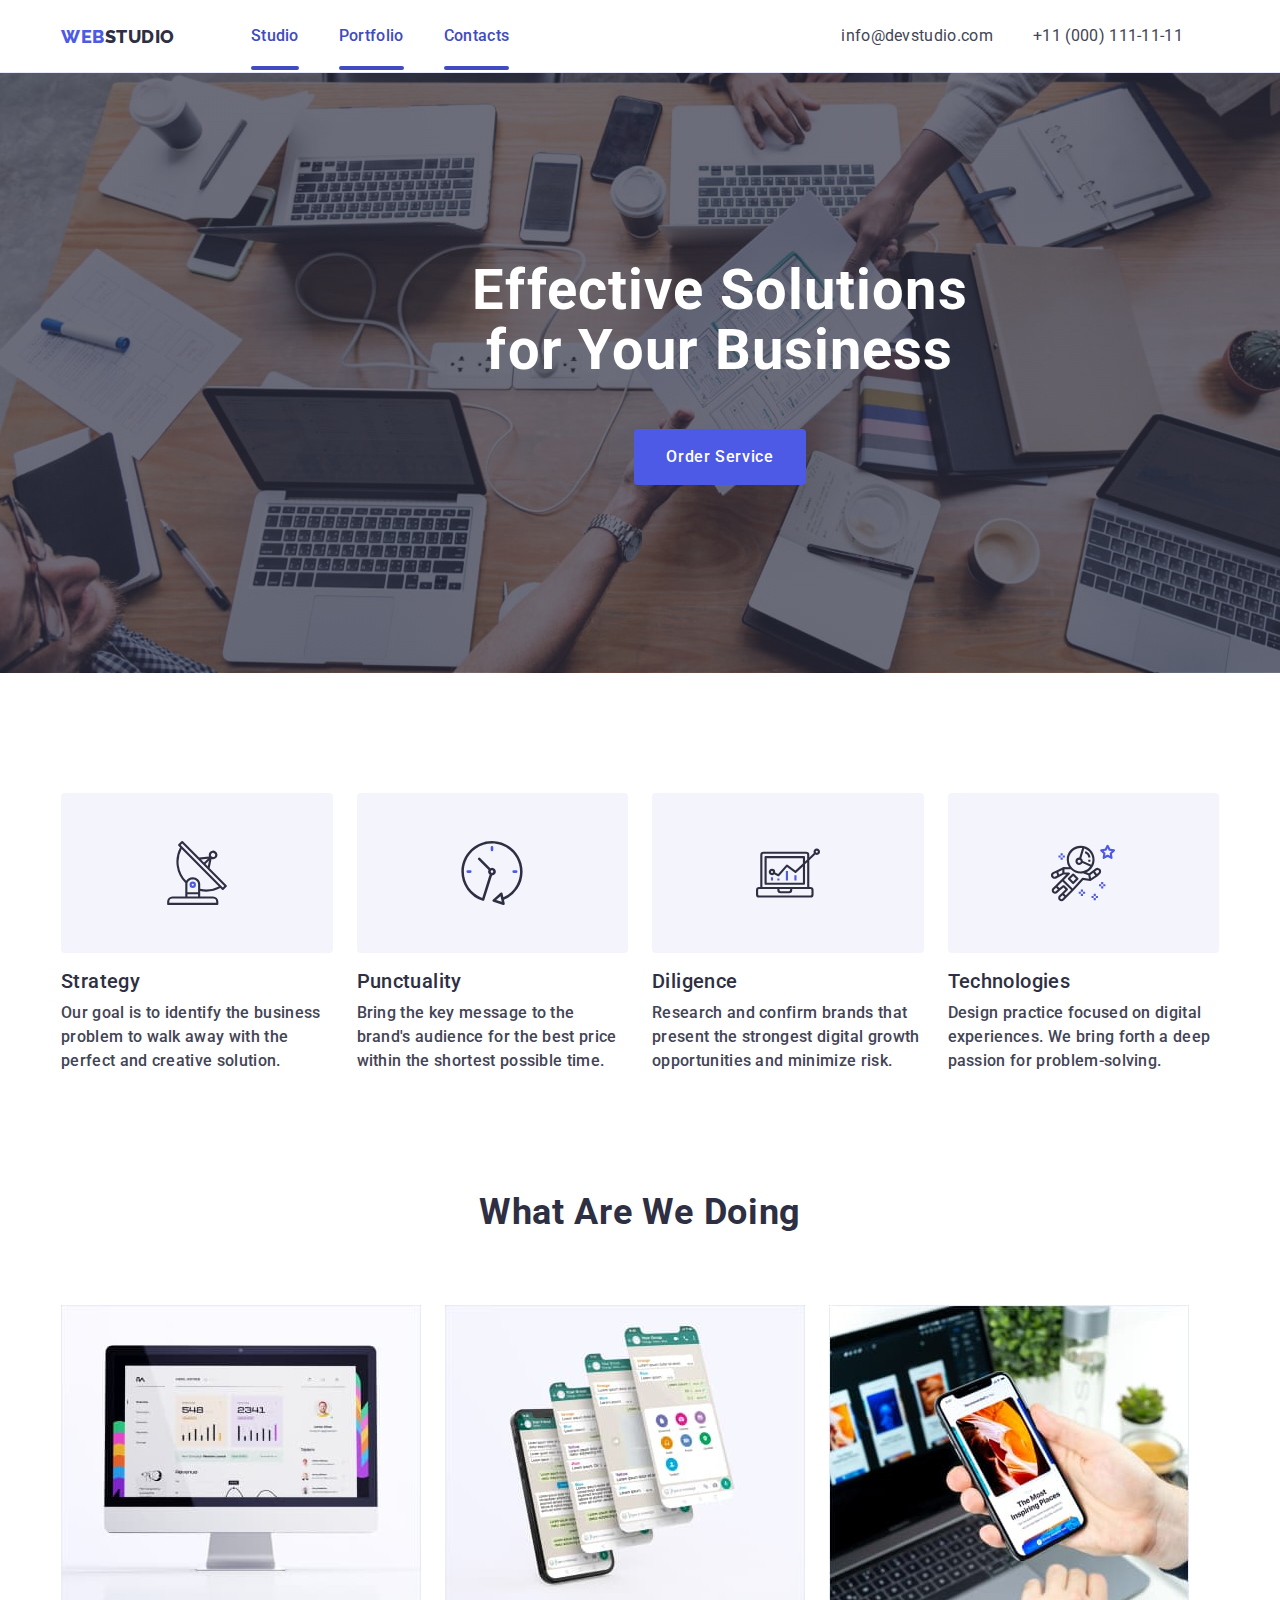
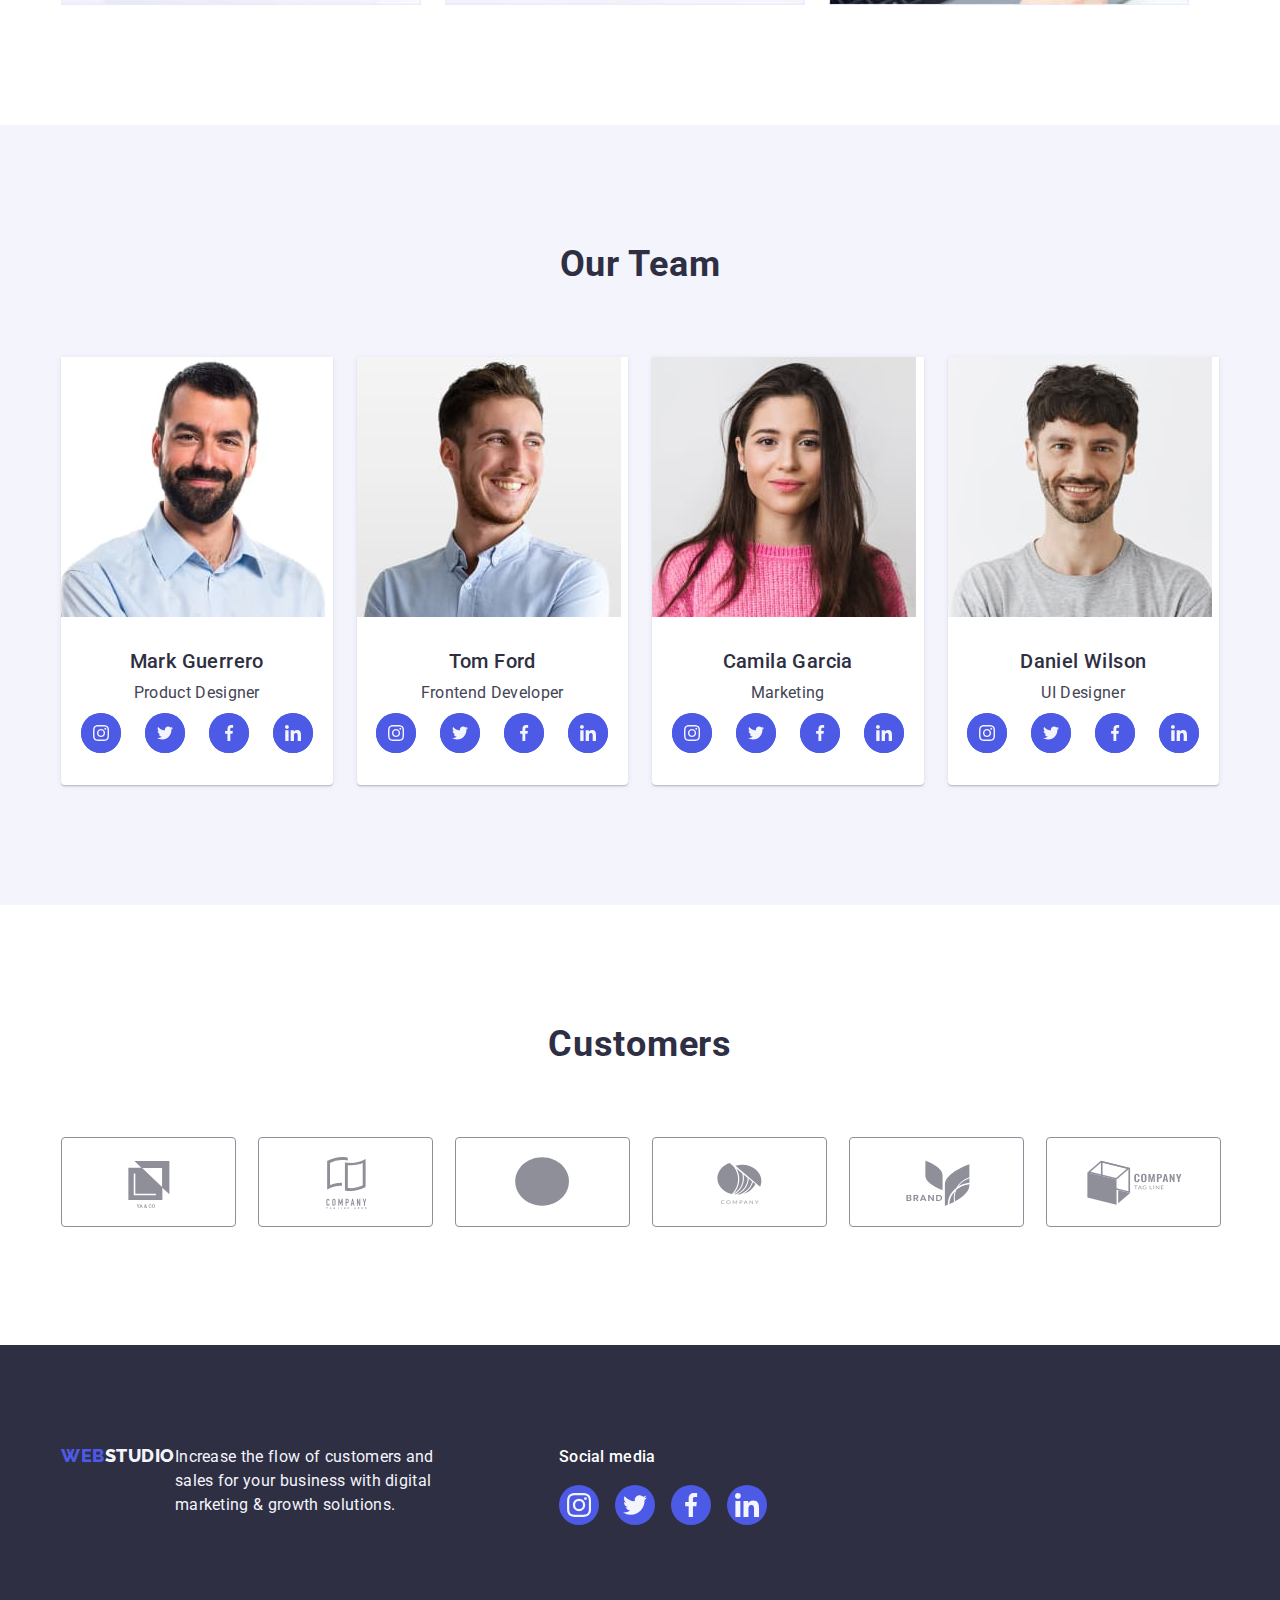
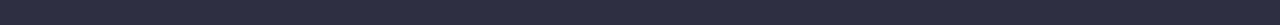
==== commit 4c69b154: "test" ====
--- a/index.html
+++ b/index.html
@@ -42,15 +42,15 @@
   </header>
   <main>
     <section class="solution">
-      <div class="container">
+   
         <h1 class="solution-text">Effective Solutions
           for Your Business</h1>
         <button class="solution-btn" type="button" data-modal-open>Order Service</button>
-           <div class="modal is-hidden" data-modal>
-        <div class="modal-container">
-          <button type="button" class="modal-btn" data-modal-close>close</button>
-        </div>
-      </div>
+        <div class="modal is-hidden" data-modal>
+          <div class="modal-container">
+            <button type="button" class="modal-btn" data-modal-close>close</button>
+          </div>
+    
       </div>
     </section>
     <section class="about-us">
@@ -132,33 +132,33 @@
                 <li class="team-icons">
                   <a href="" class="team-icon-link">
 
-                  <svg class="team-icon" width="16" height="16">
-                    <use href="./images/icons.svg#icon-instagram-2"></use>
-                  </svg>
-                  </a>
-                </li>
-                <li class="team-icons">
-                  <a href="" class="team-icon-link">
-
-                  <svg class="team-icon" width="16" height="16">
-                    <use href="./images/icons.svg#icon-twitter-1"></use>
-                  </svg>
-                  </a>
-                </li>
-                <li class="team-icons">
-                  <a href="" class="team-icon-link">
-
-                  <svg class="team-icon" width="16" height="16">
-                    <use href="./images/icons.svg#icon-facebook-1"></use>
-                  </svg>
-                  </a>
-                </li>
-                <li class="team-icons">
-                  <a href="" class="team-icon-link">
-
-                  <svg class="team-icon" width="16" height="16">
-                    <use href="./images/icons.svg#icon-linkedin-1"></use>
-                  </svg>
+                    <svg class="team-icon" width="16" height="16">
+                      <use href="./images/icons.svg#icon-instagram-2"></use>
+                    </svg>
+                  </a>
+                </li>
+                <li class="team-icons">
+                  <a href="" class="team-icon-link">
+
+                    <svg class="team-icon" width="16" height="16">
+                      <use href="./images/icons.svg#icon-twitter-1"></use>
+                    </svg>
+                  </a>
+                </li>
+                <li class="team-icons">
+                  <a href="" class="team-icon-link">
+
+                    <svg class="team-icon" width="16" height="16">
+                      <use href="./images/icons.svg#icon-facebook-1"></use>
+                    </svg>
+                  </a>
+                </li>
+                <li class="team-icons">
+                  <a href="" class="team-icon-link">
+
+                    <svg class="team-icon" width="16" height="16">
+                      <use href="./images/icons.svg#icon-linkedin-1"></use>
+                    </svg>
                   </a>
                 </li>
               </ul>
@@ -173,33 +173,33 @@
                 <li class="team-icons">
                   <a href="" class="team-icon-link">
 
-                  <svg class="team-icon" width="16" height="16">
-                    <use href="./images/icons.svg#icon-instagram-2"></use>
-                  </svg>
-                  </a>
-                </li>
-                <li class="team-icons">
-                  <a href="" class="team-icon-link">
-
-                  <svg class="team-icon" width="16" height="16">
-                    <use href="./images/icons.svg#icon-twitter-1"></use>
-                  </svg>
-                  </a>
-                </li>
-                <li class="team-icons">
-                  <a href="" class="team-icon-link">
-
-                  <svg class="team-icon" width="16" height="16">
-                    <use href="./images/icons.svg#icon-facebook-1"></use>
-                  </svg>
-                  </a>
-                </li>
-                <li class="team-icons">
-                  <a href="" class="team-icon-link">
-
-                  <svg class="team-icon" width="16" height="16">
-                    <use href="./images/icons.svg#icon-linkedin-1"></use>
-                  </svg>
+                    <svg class="team-icon" width="16" height="16">
+                      <use href="./images/icons.svg#icon-instagram-2"></use>
+                    </svg>
+                  </a>
+                </li>
+                <li class="team-icons">
+                  <a href="" class="team-icon-link">
+
+                    <svg class="team-icon" width="16" height="16">
+                      <use href="./images/icons.svg#icon-twitter-1"></use>
+                    </svg>
+                  </a>
+                </li>
+                <li class="team-icons">
+                  <a href="" class="team-icon-link">
+
+                    <svg class="team-icon" width="16" height="16">
+                      <use href="./images/icons.svg#icon-facebook-1"></use>
+                    </svg>
+                  </a>
+                </li>
+                <li class="team-icons">
+                  <a href="" class="team-icon-link">
+
+                    <svg class="team-icon" width="16" height="16">
+                      <use href="./images/icons.svg#icon-linkedin-1"></use>
+                    </svg>
                   </a>
                 </li>
               </ul>
@@ -214,33 +214,33 @@
                 <li class="team-icons">
                   <a href="" class="team-icon-link">
 
-                  <svg class="team-icon" width="16" height="16">
-                    <use href="./images/icons.svg#icon-instagram-2"></use>
-                  </svg>
-                  </a>
-                </li>
-                <li class="team-icons">
-                  <a href="" class="team-icon-link">
-
-                  <svg class="team-icon" width="16" height="16">
-                    <use href="./images/icons.svg#icon-twitter-1"></use>
-                  </svg>
-                  </a>
-                </li>
-                <li class="team-icons">
-                  <a href="" class="team-icon-link">
-
-                  <svg class="team-icon" width="16" height="16">
-                    <use href="./images/icons.svg#icon-facebook-1"></use>
-                  </svg>
-                  </a>
-                </li>
-                <li class="team-icons">
-                  <a href="" class="team-icon-link">
-
-                  <svg class="team-icon" width="16" height="16">
-                    <use href="./images/icons.svg#icon-linkedin-1"></use>
-                  </svg>
+                    <svg class="team-icon" width="16" height="16">
+                      <use href="./images/icons.svg#icon-instagram-2"></use>
+                    </svg>
+                  </a>
+                </li>
+                <li class="team-icons">
+                  <a href="" class="team-icon-link">
+
+                    <svg class="team-icon" width="16" height="16">
+                      <use href="./images/icons.svg#icon-twitter-1"></use>
+                    </svg>
+                  </a>
+                </li>
+                <li class="team-icons">
+                  <a href="" class="team-icon-link">
+
+                    <svg class="team-icon" width="16" height="16">
+                      <use href="./images/icons.svg#icon-facebook-1"></use>
+                    </svg>
+                  </a>
+                </li>
+                <li class="team-icons">
+                  <a href="" class="team-icon-link">
+
+                    <svg class="team-icon" width="16" height="16">
+                      <use href="./images/icons.svg#icon-linkedin-1"></use>
+                    </svg>
                   </a>
                 </li>
               </ul>
@@ -256,33 +256,33 @@
                 <li class="team-icons">
                   <a href="" class="team-icon-link">
 
-                  <svg class="team-icon" width="16" height="16">
-                    <use href="./images/icons.svg#icon-instagram-2"></use>
-                  </svg>
-                  </a>
-                </li>
-                <li class="team-icons">
-                  <a href="" class="team-icon-link">
-
-                  <svg class="team-icon" width="16" height="16">
-                    <use href="./images/icons.svg#icon-twitter-1"></use>
-                  </svg>
-                  </a>
-                </li>
-                <li class="team-icons">
-                  <a href="" class="team-icon-link">
-
-                  <svg class="team-icon" width="16" height="16">
-                    <use href="./images/icons.svg#icon-facebook-1"></use>
-                  </svg>
-                  </a>
-                </li>
-                <li class="team-icons">
-                  <a href="" class="team-icon-link">
-
-                  <svg class="team-icon" width="16" height="16">
-                    <use href="./images/icons.svg#icon-linkedin-1"></use>
-                  </svg>
+                    <svg class="team-icon" width="16" height="16">
+                      <use href="./images/icons.svg#icon-instagram-2"></use>
+                    </svg>
+                  </a>
+                </li>
+                <li class="team-icons">
+                  <a href="" class="team-icon-link">
+
+                    <svg class="team-icon" width="16" height="16">
+                      <use href="./images/icons.svg#icon-twitter-1"></use>
+                    </svg>
+                  </a>
+                </li>
+                <li class="team-icons">
+                  <a href="" class="team-icon-link">
+
+                    <svg class="team-icon" width="16" height="16">
+                      <use href="./images/icons.svg#icon-facebook-1"></use>
+                    </svg>
+                  </a>
+                </li>
+                <li class="team-icons">
+                  <a href="" class="team-icon-link">
+
+                    <svg class="team-icon" width="16" height="16">
+                      <use href="./images/icons.svg#icon-linkedin-1"></use>
+                    </svg>
                   </a>
                 </li>
               </ul>
@@ -300,44 +300,44 @@
         <ul class="flexed-list list customers-list">
           <li class="customers-item">
             <a href="" class="customers-link">
-            <svg class="customers-icon" width="104" height="56">
-              <use href="./images/icons.svg#icon-Logo"></use>
-            </svg>
-            </a>
-          </li>
-          <li class="customers-item">
-            <a href="" class="customers-link">
-            <svg class="customers-icon" width="104" height="56">
-              <use href="./images/icons.svg#icon-Logo1"></use>
-            </svg>
-            </a>
-          </li>
-          <li class="customers-item">
-            <a href="" class="customers-link">
-            <svg class="customers-icon" width="104" height="56">
-              <use href="./images/icons.svg#icon-Vector"></use>
-            </svg>
-            </a>
-          </li>
-          <li class="customers-item">
-            <a href="" class="customers-link">
-            <svg class="customers-icon" width="104" height="56">
-              <use href="./images/icons.svg#icon-Logo2"></use>
-            </svg>
-            </a>
-          </li>
-          <li class="customers-item">
-            <a href="" class="customers-link">
-            <svg class="customers-icon" width="104" height="56">
-              <use href="./images/icons.svg#icon-Logo3"></use>
-            </svg>
-            </a>
-          </li>
-          <li class="customers-item">
-            <a href="" class="customers-link">
-            <svg class="customers-icon" width="104" height="56">
-              <use href="./images/icons.svg#icon-Logo4"></use>
-            </svg>
+              <svg class="customers-icon" width="104" height="56">
+                <use href="./images/icons.svg#icon-Logo"></use>
+              </svg>
+            </a>
+          </li>
+          <li class="customers-item">
+            <a href="" class="customers-link">
+              <svg class="customers-icon" width="104" height="56">
+                <use href="./images/icons.svg#icon-Logo1"></use>
+              </svg>
+            </a>
+          </li>
+          <li class="customers-item">
+            <a href="" class="customers-link">
+              <svg class="customers-icon" width="104" height="56">
+                <use href="./images/icons.svg#icon-Vector"></use>
+              </svg>
+            </a>
+          </li>
+          <li class="customers-item">
+            <a href="" class="customers-link">
+              <svg class="customers-icon" width="104" height="56">
+                <use href="./images/icons.svg#icon-Logo2"></use>
+              </svg>
+            </a>
+          </li>
+          <li class="customers-item">
+            <a href="" class="customers-link">
+              <svg class="customers-icon" width="104" height="56">
+                <use href="./images/icons.svg#icon-Logo3"></use>
+              </svg>
+            </a>
+          </li>
+          <li class="customers-item">
+            <a href="" class="customers-link">
+              <svg class="customers-icon" width="104" height="56">
+                <use href="./images/icons.svg#icon-Logo4"></use>
+              </svg>
             </a>
           </li>
         </ul>
@@ -347,57 +347,52 @@
 
   <footer class="footer">
     <div class="container footer-container">
-      <div class="flexed-list list">
-        <a class="logo footer-logo link" href="./index.html">Web<span
-              class="footer-logo-text">Studio</span></a>
-          <p class="footer-text">Increase the flow of customers and sales for your business with digital marketing &
-            growth
-            solutions.</p>
-        </div>  
-        <div class="footer-item">
-          <p class="paragraph">
-            Social media
-          </p>
-          <ul class="flexed-list list footer-list">
-            <li class="footer-icons">
-              <a href="" class="footer-links">
+      <div class="flexed-list list footer-item">
+        <a class="logo footer-logo link" href="./index.html">Web<span class="footer-logo-text">Studio</span></a>
+        <p class="footer-text">Increase the flow of customers and sales for your business with digital marketing &
+          growth
+          solutions.</p>
+      </div>
+      <div class="footer-item">
+        <p class="paragraph footer-title">
+          Social media
+        </p>
+        <ul class="flexed-list list footer-list">
+          <li class="footer-icons">
+            <a href="" class="footer-links">
 
               <svg class="footer-icon" width="24" height="24">
                 <use href="./images/icons.svg#icon-instagram-2"></use>
               </svg>
-              </a>
-            </li>
-            <li class="footer-icons">
-              <a href="" class="footer-links">
+            </a>
+          </li>
+          <li class="footer-icons">
+            <a href="" class="footer-links">
 
               <svg class="footer-icon" width="24" height="24">
                 <use href="./images/icons.svg#icon-twitter-1"></use>
               </svg>
-              </a>
-            </li>
-            <li class="footer-icons">
-              <a href="" class="footer-links">
+            </a>
+          </li>
+          <li class="footer-icons">
+            <a href="" class="footer-links">
 
               <svg class="footer-icon" width="24" height="24">
                 <use href="./images/icons.svg#icon-facebook-1"></use>
               </svg>
-              </a>
-            </li>
-            <li class="footer-icons">
-              <a href="" class="footer-links">
+            </a>
+          </li>
+          <li class="footer-icons">
+            <a href="" class="footer-links">
 
               <svg class="footer-icon" width="24" height="24">
                 <use href="./images/icons.svg#icon-linkedin-1"></use>
               </svg>
-              </a>
-            </li>
-          </ul>
-        </div>
-      </div>
-
+            </a>
+          </li>
+        </ul>
+      </div>
     </div>
-
-
   </footer>
 
   <script src="./js/modal.js"></script>
--- a/css/styles.css
+++ b/css/styles.css
@@ -94,7 +94,7 @@
   display: flex;
 }
 
-.visually-hidden{
+.visually-hidden {
   position: absolute;
   width: 1px;
   height: 1px;
@@ -138,7 +138,7 @@
   padding: 24px 0;
   position: relative;
   color: var(--hover-links);
-  transition: color 250ms cubic-bezier(0.4, 0, 0.2, 1); 
+  transition: color 250ms cubic-bezier(0.4, 0, 0.2, 1);
 }
 
 .menu-list-item:not(:last-child) {
@@ -178,15 +178,16 @@
   font-size: 16px;
   line-height: 1.5;
   letter-spacing: 0.02em;
-  transition: color 250ms cubic-bezier(0.4, 0, 0.2, 1); 
+  transition: color 250ms cubic-bezier(0.4, 0, 0.2, 1);
 }
 
 .contacts-link:hover,
 .contacts-link:focus {
   color: var(--hover-links);
 }
+
 /*--------------------- modal --------------*/
-.modal{
+.modal {
   background-color: var(--navy-blue-modal);
   position: fixed;
   padding-top: 80px;
@@ -199,25 +200,25 @@
   transition: scale 0.5s ease;
 }
 
-.modal-container{
+.modal-container {
   width: 408px;
-height: 584px; 
-background-color: var(--diary);
-border-radius: 4px; 
-box-shadow: 0px 2px 1px 0px rgba(0, 0, 0, 0.20), 0px 1px 3px 0px rgba(0, 0, 0, 0.12), 0px 1px 1px 0px rgba(0, 0, 0, 0.14);
-margin: 0 auto;
-position: relative;
-
-
-}
-
-.modal-btn{
+  height: 584px;
+  background-color: var(--diary);
+  border-radius: 4px;
+  box-shadow: 0px 2px 1px 0px rgba(0, 0, 0, 0.20), 0px 1px 3px 0px rgba(0, 0, 0, 0.12), 0px 1px 1px 0px rgba(0, 0, 0, 0.14);
+  margin: 0 auto;
+  position: relative;
+
+
+}
+
+.modal-btn {
   position: absolute;
   right: 24px;
   top: 24px;
 }
 
-.is-hidden{
+.is-hidden {
   scale: 0;
   transition: scale 0.5s ease;
 }
@@ -226,7 +227,7 @@
 /* ----------section 1----------- */
 
 .solution {
-    min-width: 1440px;
+  min-width: 1440px;
   background-color: var(--navy-blue);
   padding: 188px 0;
   background-image: linear-gradient(rgba(46, 47, 66, 0.7),
@@ -367,22 +368,25 @@
   height: 40px;
   border-radius: 50%;
 }
-.team-icon-link{
+
+.team-icon-link {
   width: 100%;
   height: 100%;
   background-color: var(--iris);
   border-radius: 50%;
   display: flex;
-  align-items:center;
+  align-items: center;
   justify-content: center;
   transition: background-color 250ms cubic-bezier(0.4, 0, 0.2, 1);
 }
+
 .team-icon-link:hover,
-.team-icon-link:focus{
-   background-color: var(--hover-links);
-}
+.team-icon-link:focus {
+  background-color: var(--hover-links);
+}
+
 .team-icon {
-fill: var(--cloud);
+  fill: var(--cloud);
 }
 
 /*---------------------section 5 --------------------*/
@@ -391,7 +395,7 @@
   padding: 120px 0;
 }
 
-.customers-list{
+.customers-list {
   gap: 24px;
 }
 
@@ -400,21 +404,23 @@
   height: 88px;
 }
 
-.customers-link{
+.customers-link {
   width: 100%;
   height: 100%;
   border: 1px solid var(--light-slate);
   border-radius: 4px;
-display: flex;
-align-items:center;
-justify-content: center;
-color: var(--light-slate);
+  display: flex;
+  align-items: center;
+  justify-content: center;
+  color: var(--light-slate);
+  transform: border-color 250ms cubic-bezier(0.4, 0, 0.2, 1);
+
 }
 
 .customers-link:hover,
-.customers-link:focus{
+.customers-link:focus {
   border-color: var(--hover-links);
-color: var(--hover-links);
+  color: var(--hover-links);
 }
 
 
@@ -431,7 +437,7 @@
   padding: 100px 0;
 }
 
-.footer-container{
+.footer-container {
   display: flex;
   align-items: baseline;
 }
@@ -461,7 +467,8 @@
   margin-bottom: 16px;
   color: var(--white)
 }
-.footer-list{
+
+.footer-list {
   gap: 16px;
 }
 
@@ -470,23 +477,24 @@
   height: 40px;
 }
 
-.footer-links{
+.footer-links {
   border-radius: 50%;
-width: 100%;
-height: 100%;
+  width: 100%;
+  height: 100%;
   background-color: var(--iris);
-display: flex;
-align-items:center;
-justify-content: center;
+  display: flex;
+  align-items: center;
+  justify-content: center;
+  transform: background-color 250ms cubic-bezier(0.4, 0, 0.2, 1);
 }
 
 .footer-links:hover,
-.footer-links:focus{
+.footer-links:focus {
   background-color: var(--light-green);
 }
 
 .footer-icon {
-fill: var(--cloud)
+  fill: var(--cloud)
 }
 
 
@@ -546,8 +554,8 @@
 
 }
 
-.cards-item:hover{
-box-shadow: 0px 2px 1px 0px rgba(46, 47, 66, 0.08), 0px 1px 1px 0px rgba(46, 47, 66, 0.16), 0px 1px 6px 0px rgba(46, 47, 66, 0.08);
+.cards-item:hover {
+  box-shadow: 0px 2px 1px 0px rgba(46, 47, 66, 0.08), 0px 1px 1px 0px rgba(46, 47, 66, 0.16), 0px 1px 6px 0px rgba(46, 47, 66, 0.08);
 }
 
 .cards-item:not(:nth-last-child(-n + 3)) {
@@ -574,6 +582,7 @@
   height: 300px;
   z-index: 2;
 }
+
 .cards-item-content {
   padding: 32px 16px;
   gap: 8px;
@@ -588,4 +597,4 @@
 
 .cards-item-title {
   margin-bottom: 8px;
-}
+}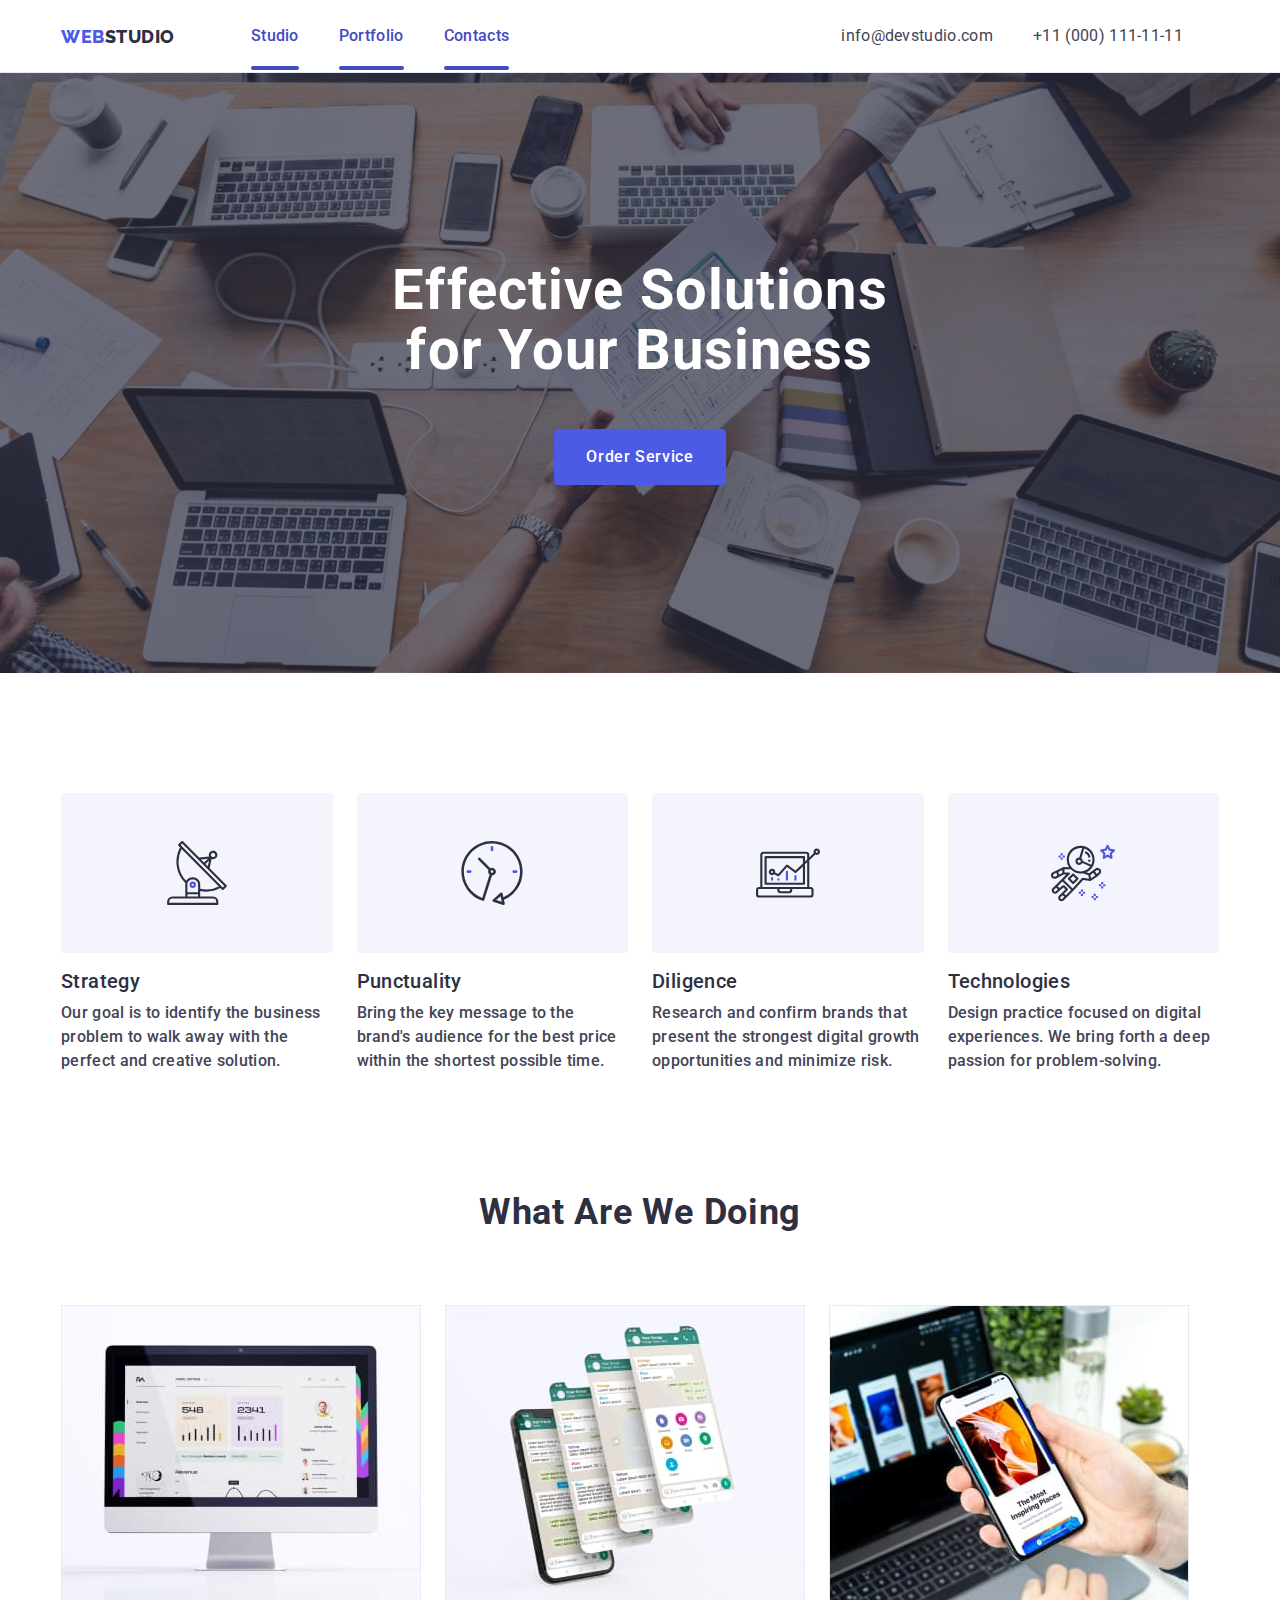
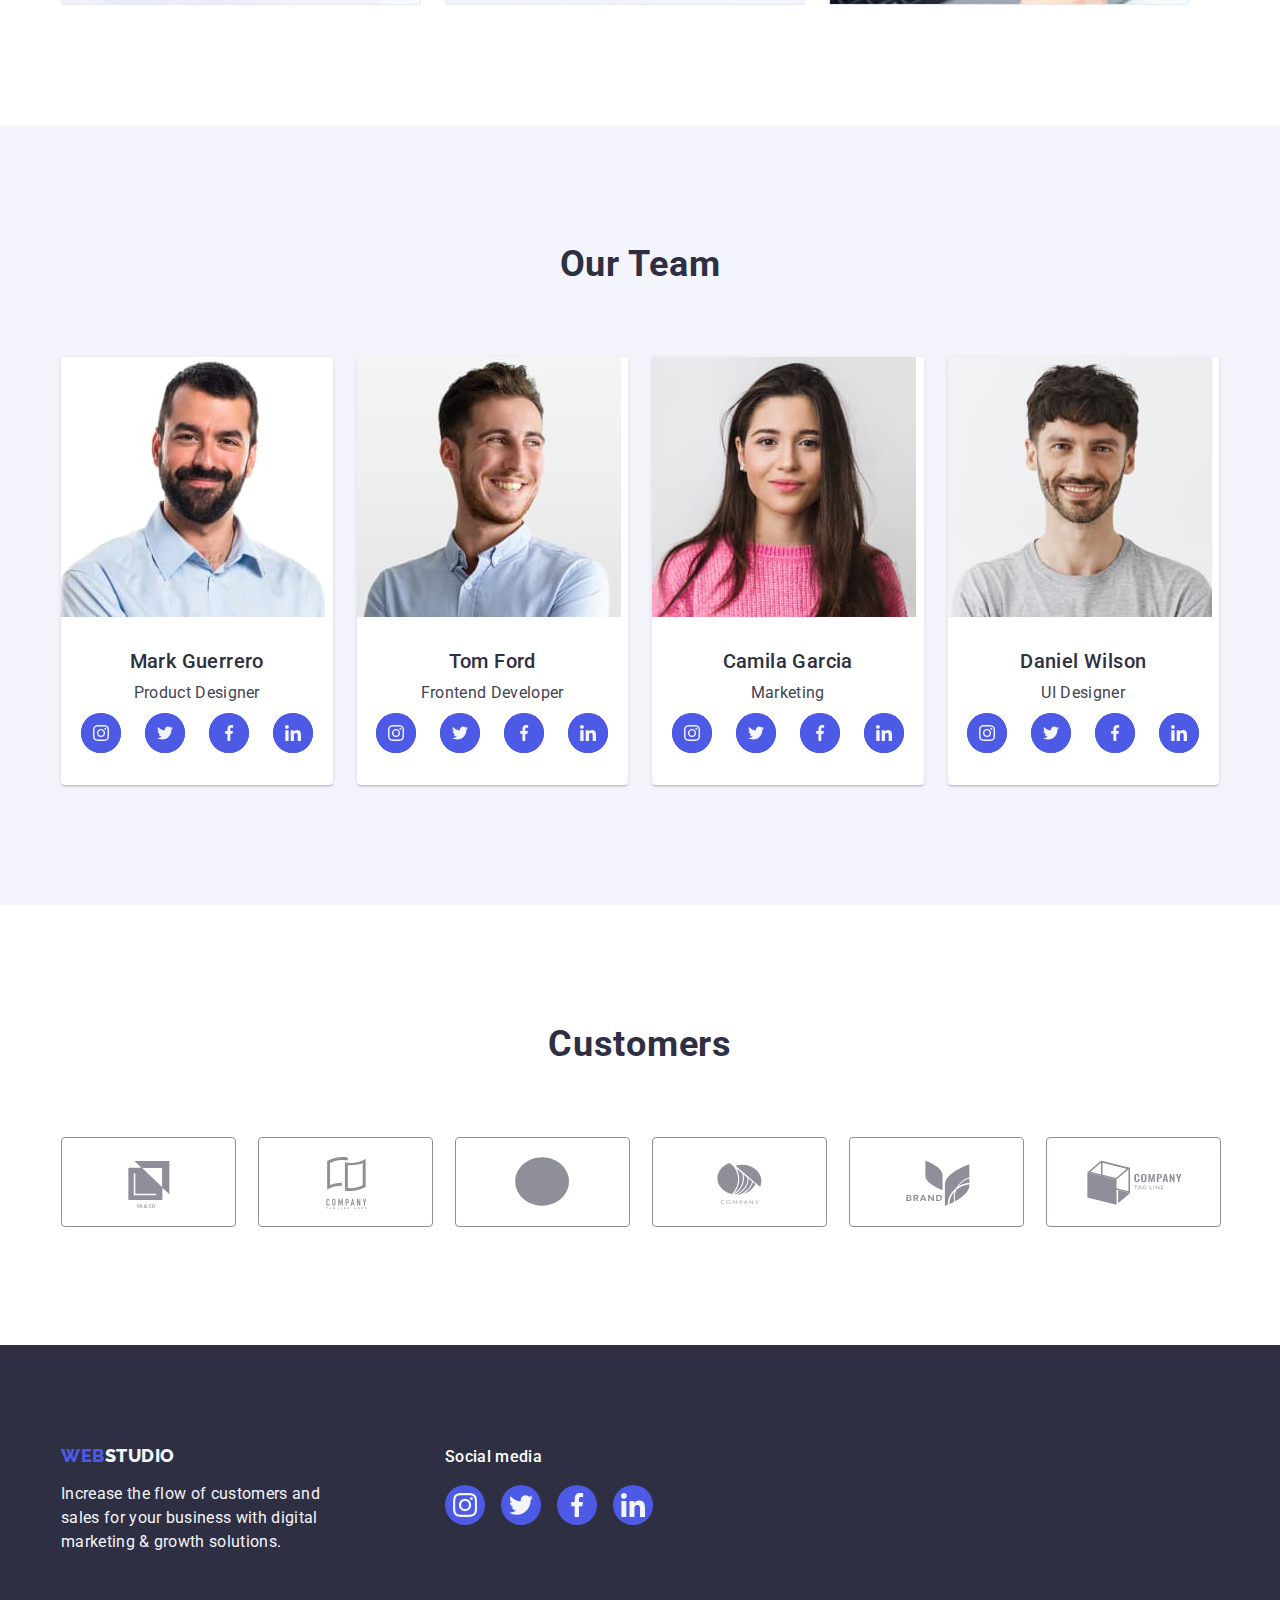
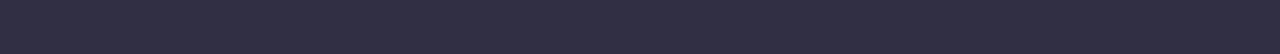
==== commit fe91c461: "fix" ====
--- a/index.html
+++ b/index.html
@@ -42,15 +42,10 @@
   </header>
   <main>
     <section class="solution">
-   
+      <div class="container">
         <h1 class="solution-text">Effective Solutions
           for Your Business</h1>
         <button class="solution-btn" type="button" data-modal-open>Order Service</button>
-        <div class="modal is-hidden" data-modal>
-          <div class="modal-container">
-            <button type="button" class="modal-btn" data-modal-close>close</button>
-          </div>
-    
       </div>
     </section>
     <section class="about-us">
@@ -347,7 +342,7 @@
 
   <footer class="footer">
     <div class="container footer-container">
-      <div class="flexed-list list footer-item">
+      <div class="footer-item">
         <a class="logo footer-logo link" href="./index.html">Web<span class="footer-logo-text">Studio</span></a>
         <p class="footer-text">Increase the flow of customers and sales for your business with digital marketing &
           growth
@@ -395,6 +390,15 @@
     </div>
   </footer>
 
+  <div class="modal is-hidden" data-modal>
+    <div class="modal-container">
+      <button type="button" class="modal-btn" data-modal-close>
+        <svg class="modal-icon" width="8" height="8">
+          <use href="./images/icons.svg#icon-close-black-18dp-2-1"></use>
+        </svg>
+      </button>
+    </div>
+  </div>
   <script src="./js/modal.js"></script>
 </body>
 
--- a/css/styles.css
+++ b/css/styles.css
@@ -186,6 +186,280 @@
   color: var(--hover-links);
 }
 
+/* ----------section 1----------- */
+
+.solution {
+max-width: 1440px; 
+  background-color: var(--navy-blue);
+  padding: 188px 0;
+  background-image: linear-gradient(rgba(46, 47, 66, 0.7),
+      rgba(46, 47, 66, 0.7)), url(../images/img17.jpg);
+  background-repeat: no-repeat;
+  background-size: cover;
+  background-position: center;
+}
+
+.solution::before {
+  content: "";
+  display: block;
+}
+
+.solution-text {
+  font-weight: bold;
+  font-size: 56px;
+  line-height: 1.07;
+  text-align: center;
+  letter-spacing: 0.02em;
+  color: var(--white);
+  margin: 0 auto;
+  max-width: 496px;
+}
+
+.solution-btn {
+  background: var(--iris);
+  color: var(--white);
+  margin: 48px auto 0 auto;
+  border: none;
+  letter-spacing: 0.04rem;
+  border-radius: 4px;
+  padding: 16px 32px;
+  display: block;
+  min-width: 169px;
+
+  font-weight: 500;
+  font-family: "Roboto", sans-serif;
+  font-size: 16px;
+  line-height: 1.5;
+  cursor: pointer;
+  transition: background-color 250ms cubic-bezier(0.4, 0, 0.2, 1);
+}
+
+.solution-btn:hover,
+.solution-btn:focus {
+  background-color: var(--hover-links);
+}
+
+/*-----------------------section 2 ---------------------*/
+.about-us {
+  padding: 120px 0px;
+}
+
+.about-us-item {
+  width: calc((100% - 72px)/4);
+  display: flex;
+  flex-direction: column;
+  gap: 8px;
+
+}
+
+.about-us-item-svg {
+  background-color: var(--cloud);
+  padding: 24px 100px;
+  border-radius: 4px;
+  display: flex;
+  align-items: center;
+  justify-content: center;
+  height: 112px;
+  margin-bottom: 8px;
+}
+
+.about-us-item:not(:last-child) {
+  margin-right: 24px;
+}
+
+/*-------------------------- section 3 ----------------------*/
+
+.we-doing {
+  text-align: center;
+  padding-bottom: 120px;
+
+}
+
+.we-doing-item {
+  width: calc((100%-48px)/3);
+}
+
+.we-doing-item:not(:last-child) {
+  margin-right: 24px;
+}
+
+/*----------------------------- section 4 ---------------*/
+
+.team {
+  text-align: center;
+  background-color: var(--cloud);
+  padding: 120px 0;
+}
+
+.team-item {
+  background-color: var(--white);
+  width: calc((100% - 72px) / 4);
+  border-radius: 0 0 4px 4px;
+  box-shadow: 0px 2px 1px 0px rgba(46, 47, 66, 0.08), 0px 1px 1px 0px rgba(46, 47, 66, 0.16), 0px 1px 6px 0px rgba(46, 47, 66, 0.08);
+}
+
+.team-item:not(:last-child) {
+  margin-right: 24px;
+}
+
+.team-item-main {
+  padding: 32px 0;
+  display: flex;
+  flex-direction: column;
+  gap: 8px;
+  align-items: center;
+}
+
+.team-item-main-text {
+  color: var(--slate);
+  font-size: 16px;
+  line-height: 1.5;
+  letter-spacing: 0.02em;
+}
+
+.team-item-list {
+  display: flex;
+  justify-content: center;
+  gap: 24px;
+}
+
+.team-icons {
+  fill: var(--white);
+  background-color: var(--iris);
+  width: 40px;
+  height: 40px;
+  border-radius: 50%;
+}
+
+.team-icon-link {
+  width: 100%;
+  height: 100%;
+  background-color: var(--iris);
+  border-radius: 50%;
+  display: flex;
+  align-items: center;
+  justify-content: center;
+  transition: background-color 250ms cubic-bezier(0.4, 0, 0.2, 1);
+}
+
+.team-icon-link:hover,
+.team-icon-link:focus {
+  background-color: var(--hover-links);
+}
+
+.team-icon {
+  fill: var(--cloud);
+}
+
+/*---------------------section 5 --------------------*/
+
+.customers {
+  padding: 120px 0;
+}
+
+.customers-list {
+  gap: 24px;
+}
+
+.customers-item {
+  width: calc((100% - 120px) / 6);
+  height: 88px;
+}
+
+.customers-link {
+  width: 100%;
+  height: 100%;
+  border: 1px solid var(--light-slate);
+  border-radius: 4px;
+  display: flex;
+  align-items: center;
+  justify-content: center;
+  color: var(--light-slate);
+  transition: border-color 250ms cubic-bezier(0.4, 0, 0.2, 1);
+
+}
+
+.customers-link:hover,
+.customers-link:focus {
+  border-color: var(--hover-links);
+  color: var(--hover-links);
+}
+
+
+.customers-icon {
+  margin: 16px 32px;
+  display: block;
+  fill: currentColor;
+}
+
+/* -------------------- footer ---------------------------------*/
+
+.footer {
+  background: var(--navy-blue);
+  padding: 100px 0;
+}
+
+.footer-container {
+  display: flex;
+  align-items: baseline;
+}
+
+.footer-item:not(:last-child) {
+  margin-right: 120px;
+}
+
+.footer-logo {
+  color: var(--iris);
+  display: inline-block;
+  margin-bottom: 16px;
+}
+
+.footer-logo-text {
+  color: var(--cloud);
+}
+
+.footer-text {
+  color: var(--cloud);
+  line-height: 1.5;
+  letter-spacing: 0.02em;
+  width: 264px;
+}
+
+.footer-title {
+  margin-bottom: 16px;
+  color: var(--white)
+}
+
+.footer-list {
+  gap: 16px;
+}
+
+.footer-icons {
+  width: 40px;
+  height: 40px;
+}
+
+.footer-links {
+  border-radius: 50%;
+  width: 100%;
+  height: 100%;
+  background-color: var(--iris);
+  display: flex;
+  align-items: center;
+  justify-content: center;
+  transition: background-color 250ms cubic-bezier(0.4, 0, 0.2, 1);
+}
+
+.footer-links:hover,
+.footer-links:focus {
+  background-color: var(--light-green);
+}
+
+.footer-icon {
+  fill: var(--cloud)
+}
+
+
 /*--------------------- modal --------------*/
 .modal {
   background-color: var(--navy-blue-modal);
@@ -196,18 +470,20 @@
   width: 100%;
   height: 100%;
   z-index: 1;
-  scale: 1;
-  transition: scale 0.5s ease;
+  transition: opacity 250ms cubic-bezier(0.4, 0, 0.2, 1), visibility 250ms cubic-bezier(0.4, 0, 0.2, 1);
 }
 
 .modal-container {
   width: 408px;
-  height: 584px;
+  min-height: 584px;
   background-color: var(--diary);
   border-radius: 4px;
   box-shadow: 0px 2px 1px 0px rgba(0, 0, 0, 0.20), 0px 1px 3px 0px rgba(0, 0, 0, 0.12), 0px 1px 1px 0px rgba(0, 0, 0, 0.14);
-  margin: 0 auto;
-  position: relative;
+top: 50%;
+left: 50%;
+transform: translate(-50%, -50%) scale(1);
+transition: transform 250ms cubic-bezier(0.4, 0, 0.2, 1);
+  position: absolute;
 
 
 }
@@ -216,285 +492,35 @@
   position: absolute;
   right: 24px;
   top: 24px;
+  width: 24px;
+  height: 24px;
+  border-radius: 50%;
+  display: flex;
+  align-items:center;
+  justify-content: center;
+  background-color: var(--cornflower);
+  border: 1px solid rgba(0, 0, 0, 0.1);
+  padding: 0;
+  cursor: pointer;
+  transition: background-color 250ms cubic-bezier(0.4, 0, 0.2, 1), border 250ms cubic-bezier(0.4, 0, 0.2, 1);
+}
+
+.modal-btn:hover,
+.modal-btn:focus{
+  background-color: var(--hover-links);
+  border: none;
+fill:var(--white);
+
+}
+
+.modal-icon{
+transition: fill 250ms cubic-bezier(0.4, 0, 0.2, 1);
 }
 
 .is-hidden {
-  scale: 0;
-  transition: scale 0.5s ease;
-}
-
-
-/* ----------section 1----------- */
-
-.solution {
-  min-width: 1440px;
-  background-color: var(--navy-blue);
-  padding: 188px 0;
-  background-image: linear-gradient(rgba(46, 47, 66, 0.7),
-      rgba(46, 47, 66, 0.7)), url(../images/img17.jpg);
-  background-repeat: no-repeat;
-  background-size: cover;
-  background-position: center;
-}
-
-.solution::before {
-  content: "";
-  display: block;
-}
-
-.solution-text {
-  font-weight: bold;
-  font-size: 56px;
-  line-height: 1.07;
-  text-align: center;
-  letter-spacing: 0.02em;
-  color: var(--white);
-  margin: 0 auto;
-  max-width: 496px;
-}
-
-.solution-btn {
-  background: var(--iris);
-  color: var(--white);
-  margin: 48px auto 0 auto;
-  border: none;
-  letter-spacing: 0.04rem;
-  border-radius: 4px;
-  padding: 16px 32px;
-  display: block;
-  min-width: 169px;
-
-  font-weight: 500;
-  font-family: "Roboto", sans-serif;
-  font-size: 16px;
-  line-height: 1.5;
-  cursor: pointer;
-  transition: background-color 250ms cubic-bezier(0.4, 0, 0.2, 1);
-}
-
-.solution-btn:hover,
-.solution-btn:focus {
-  background-color: var(--hover-links);
-}
-
-/*-----------------------section 2 ---------------------*/
-.about-us {
-  padding: 120px 0px;
-}
-
-.about-us-item {
-  width: calc((100% - 72px)/4);
-  display: flex;
-  flex-direction: column;
-  gap: 8px;
-
-}
-
-.about-us-item-svg {
-  background-color: var(--cloud);
-  padding: 24px 100px;
-  border-radius: 4px;
-  display: flex;
-  align-items: center;
-  justify-content: center;
-  height: 112px;
-  margin-bottom: 8px;
-}
-
-.about-us-item:not(:last-child) {
-  margin-right: 24px;
-}
-
-/*-------------------------- section 3 ----------------------*/
-
-.we-doing {
-  text-align: center;
-  padding-bottom: 120px;
-
-}
-
-.we-doing-item {
-  width: calc((100%-48px)/3);
-}
-
-.we-doing-item:not(:last-child) {
-  margin-right: 24px;
-}
-
-/*----------------------------- section 4 ---------------*/
-
-.team {
-  text-align: center;
-  background-color: var(--cloud);
-  padding: 120px 0;
-}
-
-.team-item {
-  background-color: var(--white);
-  width: calc((100% - 72px) / 4);
-  border-radius: 0 0 4px 4px;
-  box-shadow: 0px 2px 1px 0px rgba(46, 47, 66, 0.08), 0px 1px 1px 0px rgba(46, 47, 66, 0.16), 0px 1px 6px 0px rgba(46, 47, 66, 0.08);
-}
-
-.team-item:not(:last-child) {
-  margin-right: 24px;
-}
-
-.team-item-main {
-  padding: 32px 0;
-  display: flex;
-  flex-direction: column;
-  gap: 8px;
-  align-items: center;
-}
-
-.team-item-main-text {
-  color: var(--slate);
-  font-size: 16px;
-  line-height: 1.5;
-  letter-spacing: 0.02em;
-}
-
-.team-item-list {
-  display: flex;
-  justify-content: center;
-  gap: 24px;
-}
-
-.team-icons {
-  fill: var(--white);
-  background-color: var(--iris);
-  width: 40px;
-  height: 40px;
-  border-radius: 50%;
-}
-
-.team-icon-link {
-  width: 100%;
-  height: 100%;
-  background-color: var(--iris);
-  border-radius: 50%;
-  display: flex;
-  align-items: center;
-  justify-content: center;
-  transition: background-color 250ms cubic-bezier(0.4, 0, 0.2, 1);
-}
-
-.team-icon-link:hover,
-.team-icon-link:focus {
-  background-color: var(--hover-links);
-}
-
-.team-icon {
-  fill: var(--cloud);
-}
-
-/*---------------------section 5 --------------------*/
-
-.customers {
-  padding: 120px 0;
-}
-
-.customers-list {
-  gap: 24px;
-}
-
-.customers-item {
-  width: calc((100% - 120px) / 6);
-  height: 88px;
-}
-
-.customers-link {
-  width: 100%;
-  height: 100%;
-  border: 1px solid var(--light-slate);
-  border-radius: 4px;
-  display: flex;
-  align-items: center;
-  justify-content: center;
-  color: var(--light-slate);
-  transform: border-color 250ms cubic-bezier(0.4, 0, 0.2, 1);
-
-}
-
-.customers-link:hover,
-.customers-link:focus {
-  border-color: var(--hover-links);
-  color: var(--hover-links);
-}
-
-
-.customers-icon {
-  margin: 16px 32px;
-  display: block;
-  fill: currentColor;
-}
-
-/* -------------------- footer ---------------------------------*/
-
-.footer {
-  background: var(--navy-blue);
-  padding: 100px 0;
-}
-
-.footer-container {
-  display: flex;
-  align-items: baseline;
-}
-
-.footer-item:not(:last-child) {
-  margin-right: 120px;
-}
-
-.footer-logo {
-  color: var(--iris);
-  display: inline-block;
-  margin-bottom: 16px;
-}
-
-.footer-logo-text {
-  color: var(--cloud);
-}
-
-.footer-text {
-  color: var(--cloud);
-  line-height: 1.5;
-  letter-spacing: 0.02em;
-  width: 264px;
-}
-
-.footer-title {
-  margin-bottom: 16px;
-  color: var(--white)
-}
-
-.footer-list {
-  gap: 16px;
-}
-
-.footer-icons {
-  width: 40px;
-  height: 40px;
-}
-
-.footer-links {
-  border-radius: 50%;
-  width: 100%;
-  height: 100%;
-  background-color: var(--iris);
-  display: flex;
-  align-items: center;
-  justify-content: center;
-  transform: background-color 250ms cubic-bezier(0.4, 0, 0.2, 1);
-}
-
-.footer-links:hover,
-.footer-links:focus {
-  background-color: var(--light-green);
-}
-
-.footer-icon {
-  fill: var(--cloud)
+  opacity: 0;
+  visibility: hidden;
+  pointer-events: none; 
 }
 
 
@@ -510,6 +536,7 @@
 .filters-list {
   justify-content: center;
   display: flex;
+  transition: color 250ms cubic-bezier(0.4, 0, 0.2, 1), background-color 250ms cubic-bezier(0.4, 0, 0.2, 1), border-color 250ms cubic-bezier(0.4, 0, 0.2, 1), box-shadow 250ms cubic-bezier(0.4, 0, 0.2, 1); 
 }
 
 .filters-item:not(:last-child) {
@@ -522,7 +549,6 @@
   border: 1px solid var(--cornflower);
   padding: 12px 24px;
   border-radius: 4px;
-
   font-family: "Roboto", sans-serif;
   letter-spacing: 0.04em;
   cursor: pointer;
@@ -533,6 +559,8 @@
   background-color: var(--hover-links);
   border: 1px solid transparent;
   color: var(--white);
+  box-shadow:  0px 3px 1px rgba(0, 0, 0, 0.1), 0px 2px 1px rgba(0, 0, 0, 0.08), 0px 2px 2px rgba(0, 0, 0, 0.12);
+
 }
 
 
@@ -551,7 +579,17 @@
   width: calc((100% - 48px) / 3);
   position: relative;
   overflow: hidden;
-
+transition: box-shadow 250ms cubic-bezier(0.4, 0, 0.2, 1);
+}
+
+.cards-link{
+  display: block;
+}
+
+.cards-link:hover,
+.cards-link:focus{
+  box-shadow:  0px 1px 6px rgba(46, 47, 66, 0.08), 0px 1px 1px rgba(46, 47, 66, 0.16), 0px 2px 1px rgba(46, 47, 66, 0.08);
+  transform: translateY(0%);
 }
 
 .cards-item:hover {
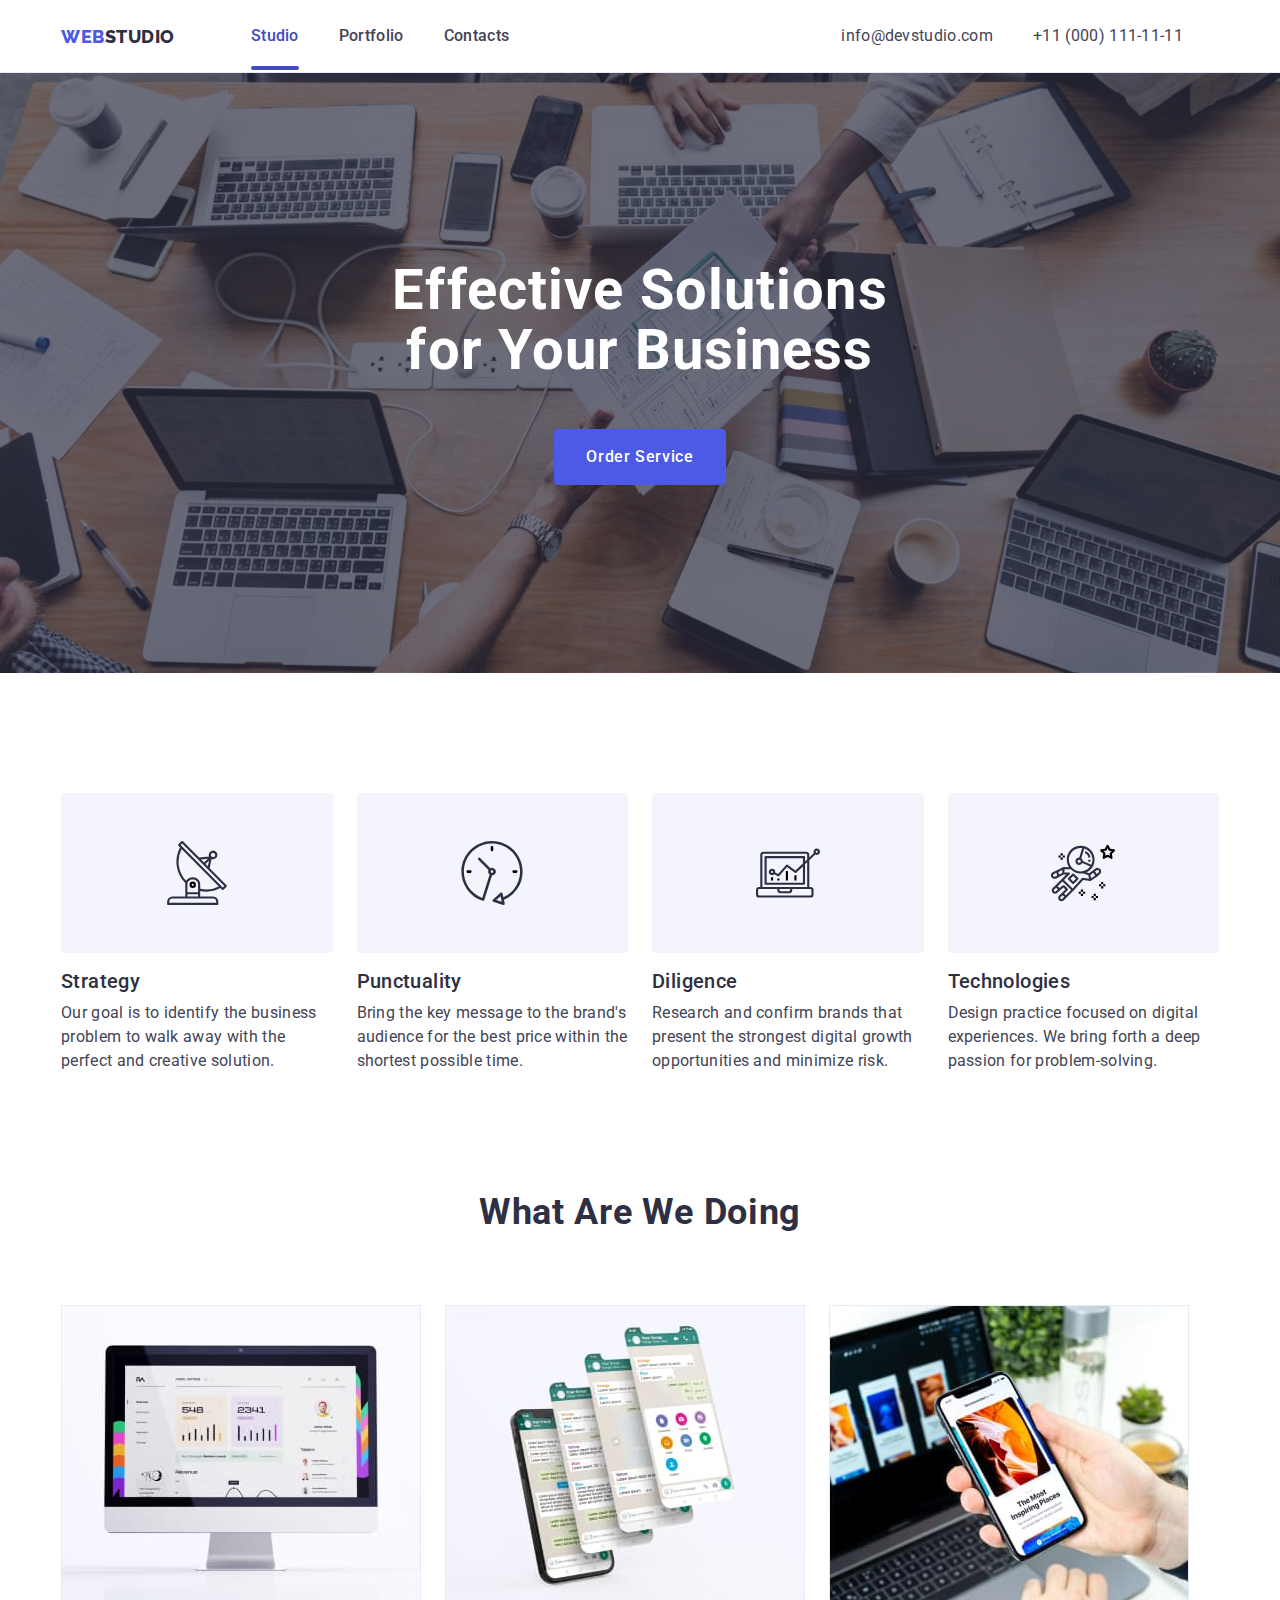
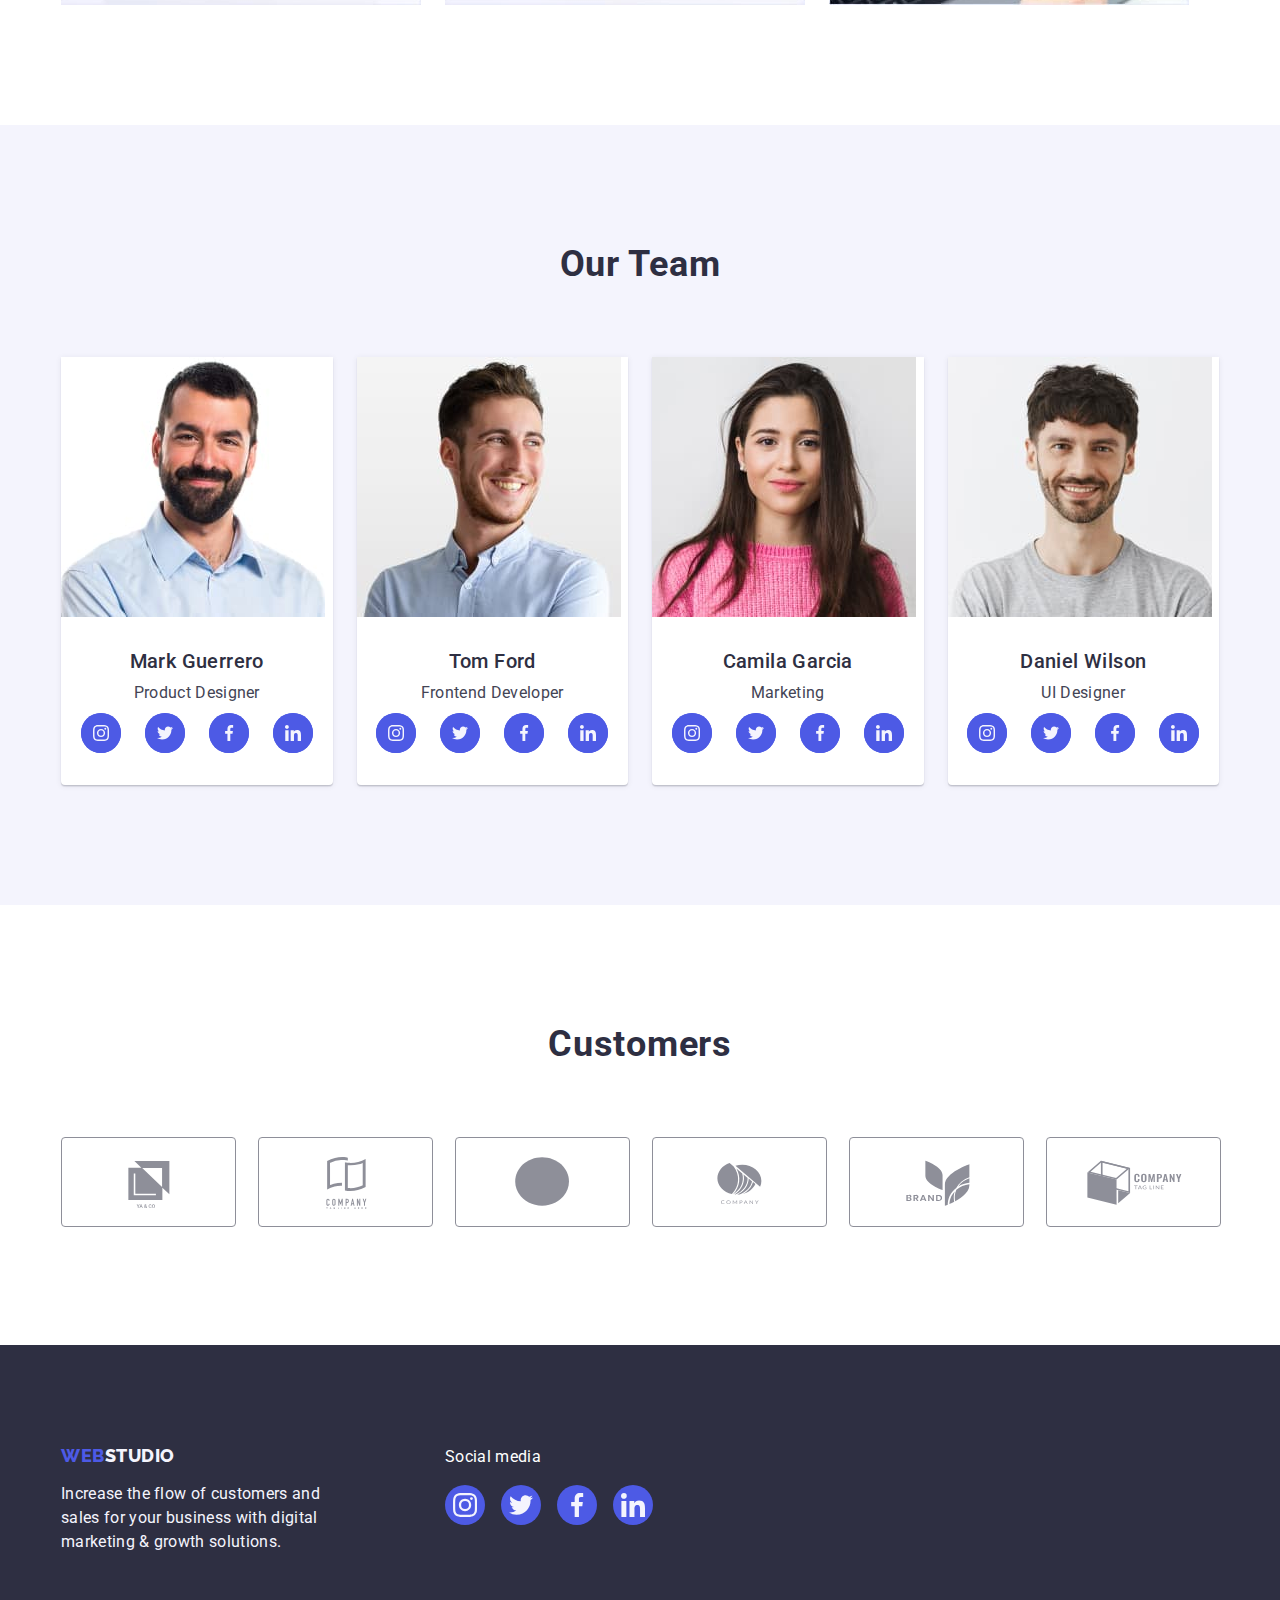
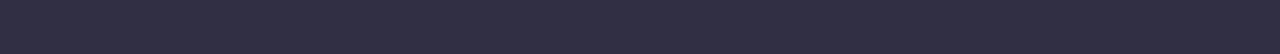
==== commit 0be9f65e: "fix" ====
--- a/index.html
+++ b/index.html
@@ -23,9 +23,9 @@
       <nav class="flexed-list">
         <a class="logo logo-header link" href="./index.html">Web<span class="logo-text">Studio</span></a>
         <ul class="menu-list list flexed-list">
-          <li class="menu-list-item"><a class="menu-list-link link paragraph" href="./index.html">Studio</a></li>
-          <li class="menu-list-item"><a class="menu-list-link link paragraph" href="./portfolio.html">Portfolio</a></li>
-          <li class="menu-list-item"><a class="menu-list-link link paragraph" href="">Contacts</a></li>
+          <li class="menu-list-item"><a class="menu-list-link link lower" href="./index.html">Studio</a></li>
+          <li class="menu-list-item"><a class="menu-list-link link " href="./portfolio.html">Portfolio</a></li>
+          <li class="menu-list-item"><a class="menu-list-link link " href="">Contacts</a></li>
         </ul>
       </nav>
       <address class="contacts">
--- a/css/styles.css
+++ b/css/styles.css
@@ -69,7 +69,7 @@
 }
 
 .paragraph {
-  font-weight: 500;
+  font-weight: 400;
   font-size: 16px;
   line-height: 1.5;
   letter-spacing: 0.02em;
@@ -137,8 +137,14 @@
 .menu-list-link {
   padding: 24px 0;
   position: relative;
-  color: var(--hover-links);
+  color: var(--slate);
   transition: color 250ms cubic-bezier(0.4, 0, 0.2, 1);
+  font-family: Roboto;
+font-size: 16px;
+font-style: normal;
+font-weight: 500;
+line-height: 24px; /* 150% */
+letter-spacing: 0.32px; 
 }
 
 .menu-list-item:not(:last-child) {
@@ -150,7 +156,10 @@
   color: var(--hover-links);
 }
 
-.menu-list-link::after {
+.lower{
+  color:var(--hover-links);
+}
+.lower::after {
   display: flex;
   content: "";
   position: absolute;
@@ -197,6 +206,7 @@
   background-repeat: no-repeat;
   background-size: cover;
   background-position: center;
+  margin: 0 auto;
 }
 
 .solution::before {
@@ -375,7 +385,7 @@
   align-items: center;
   justify-content: center;
   color: var(--light-slate);
-  transition: border-color 250ms cubic-bezier(0.4, 0, 0.2, 1);
+  transition:  border-color 250ms cubic-bezier(0.4, 0, 0.2, 1), color 250ms cubic-bezier(0.4, 0, 0.2, 1);
 
 }
 
@@ -385,8 +395,7 @@
   color: var(--hover-links);
 }
 
-
-.customers-icon {
+.customers-icon{
   margin: 16px 32px;
   display: block;
   fill: currentColor;
@@ -552,6 +561,7 @@
   font-family: "Roboto", sans-serif;
   letter-spacing: 0.04em;
   cursor: pointer;
+  transition:  color 250ms cubic-bezier(0.4, 0, 0.2, 1), background-color 250ms cubic-bezier(0.4, 0, 0.2, 1), border-color 250ms cubic-bezier(0.4, 0, 0.2, 1), box-shadow 250ms cubic-bezier(0.4, 0, 0.2, 1);
 }
 
 .filters-button:focus,
@@ -579,11 +589,34 @@
   width: calc((100% - 48px) / 3);
   position: relative;
   overflow: hidden;
-transition: box-shadow 250ms cubic-bezier(0.4, 0, 0.2, 1);
+
 }
 
 .cards-link{
   display: block;
+transition: box-shadow 250ms cubic-bezier(0.4, 0, 0.2, 1);
+}
+
+.cards-link:hover .cards-image-paragraph,
+.cards-link:focus .cards-image-paragraph{
+  transform: translateY(0%);
+}
+
+.cards-image-block{
+  position: relative;
+  overflow: hidden;
+}
+
+.cards-image-paragraph{
+  position: absolute;
+  top: 0;
+  color: var(--cloud);
+  padding: 40px 32px;
+  background-color:var(--iris);
+  height: 100%;
+  width: 100%;
+  transform: translateY(100%);
+  transition: transform 250ms cubic-bezier(0.4, 0, 0.2, 1);
 }
 
 .cards-link:hover,
@@ -602,23 +635,6 @@
 
 .cards-item:not(:nth-child(3n)) {
   margin-right: 24px;
-}
-
-.cards-item-content::before {
-  position: absolute;
-  bottom: 30%;
-  left: 0;
-  width: 100%;
-  height: 0;
-  background-color: #3f51b5;
-  content: "";
-  transition: height 0.25s ease-in-out;
-  z-index: 1;
-}
-
-.cards-item:hover .cards-item-content::before {
-  height: 300px;
-  z-index: 2;
 }
 
 .cards-item-content {
